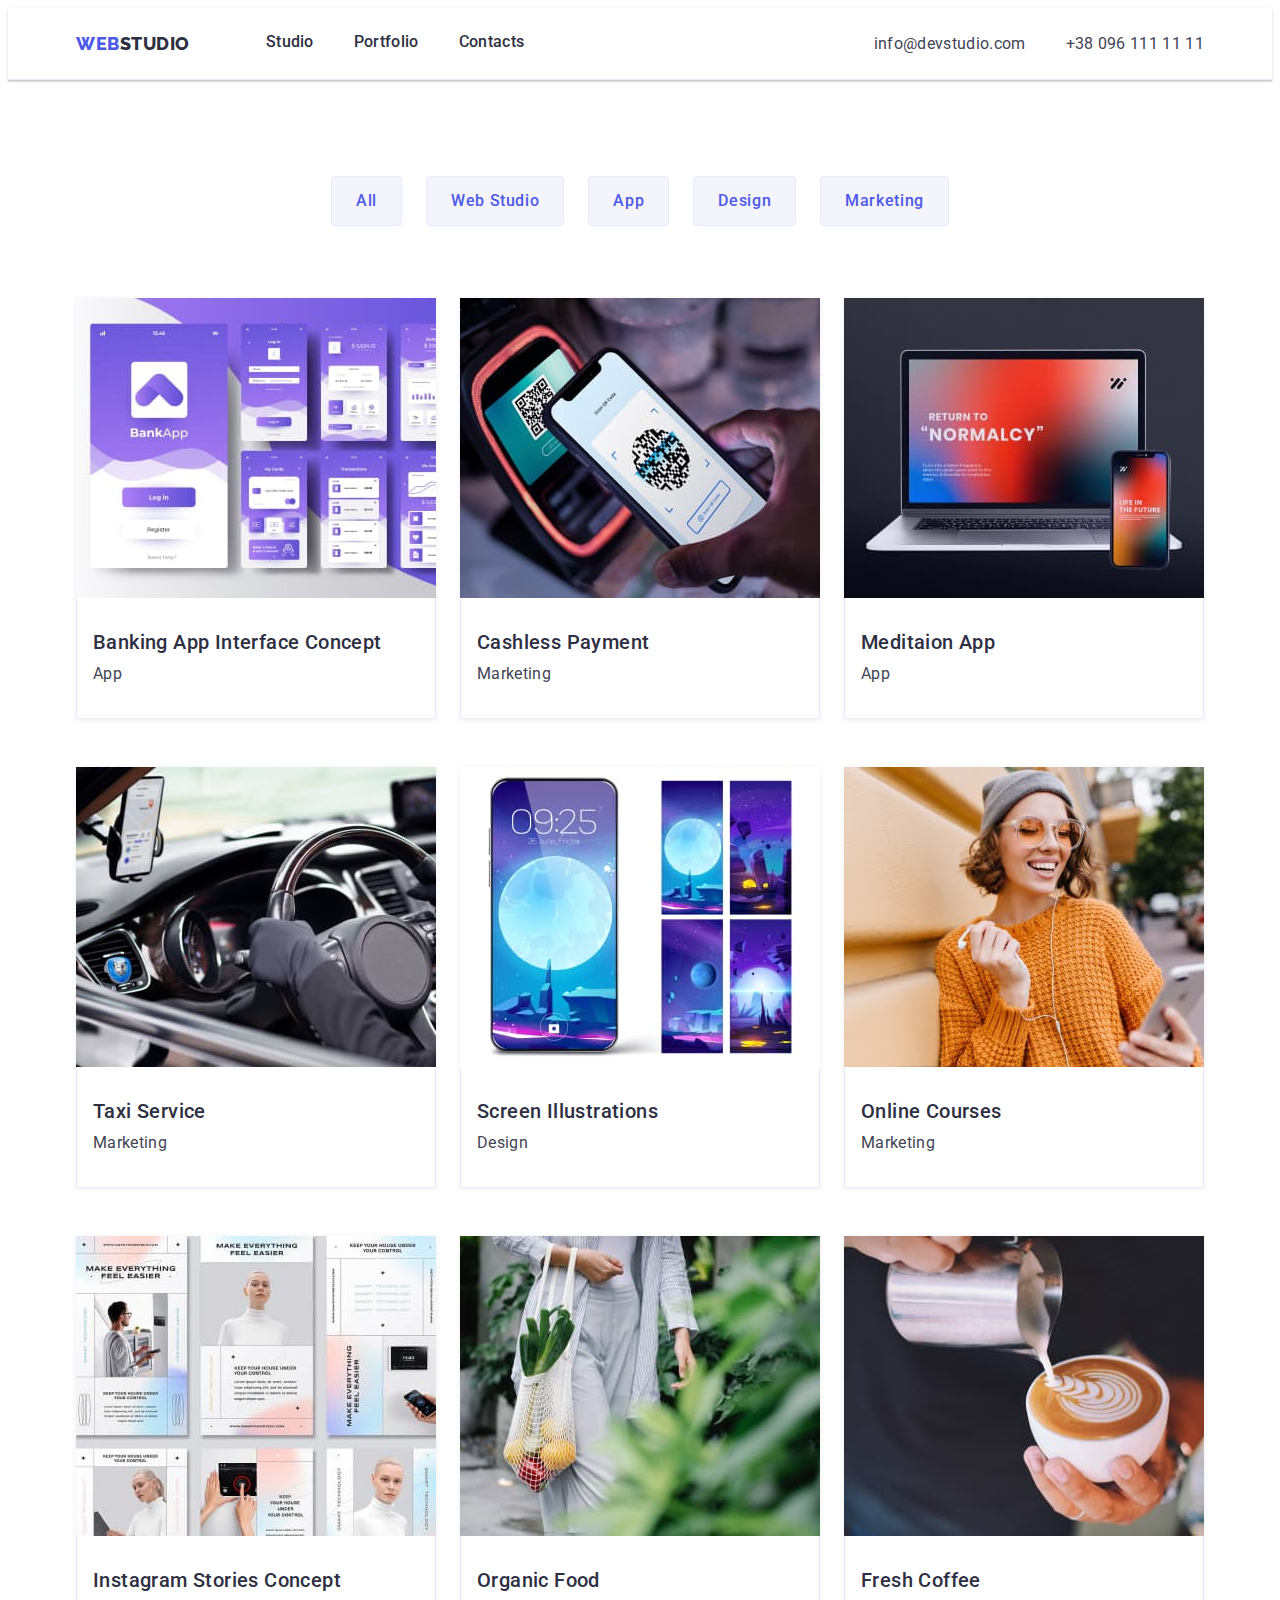
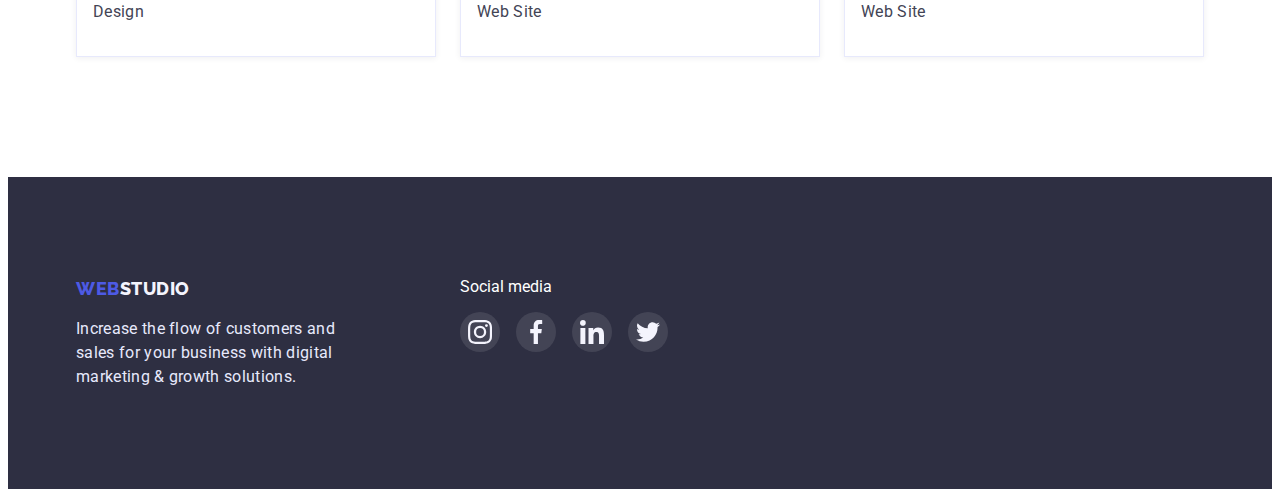
==== portfolio.html @ b54a5435 "Add files via upload" ====
<!DOCTYPE html>
<html lang="en">
<head>
    <meta charset="UTF-8">
    <meta name="viewport" content="width=device-width, initial-scale=1.0">
    <link href="https://fonts.googleapis.com/css2?family=Raleway:wght@800&family=Roboto:wght@400;500;700;900&display=swap" rel="stylesheet">
    <link rel="stylesheet" href="./css/styles.css">
    <title>Portfolio</title>
</head>
<body class = "page">
<!--header-->
  <header class="page-header">
    <div class="header-container container">
      <nav class="nav-class link">
        <a class ="logo link" href="index.html" >Web<span class="logo-studio-black">Studio</span></a>
        <ul class ="navigation list">
          <li class="site-nav-item">
            <a class="nav-link link" href="./index.html">Studio</a>
          </li>
          <li class="site-nav-item">
            <a class ="nav-link link" href="./portfolio.html">Portfolio</a>
          </li>
            
          <li class="site-nav-item">
            <a class ="nav-link link" href="#contacts">Contacts</a>
          </li>
        </ul>
      </nav>
      <!--header contacts-->
      <ul class="contacts-header list ">
        <li class="contact-item">
          <a class ="contact-link link" href="mailto:info@devstudio.com">info@devstudio.com</a>
        </li>
        <li class="contact-item">
          <a class ="contact-link link"  href="tel:+380961111111">+38 096 111 11 11</a>
              </li>
            </ul>
          </div>
      </header>
<main>
<section class="portfolio-section section">
  <div class = "container">
      <!--h1 hidden-->
  <h1 class="visually-hidden">What we do</h1>
  <ul class= "example-buttons list ">
    <li>
      <button class="button-portfolio" type="button" >All</button></li>
    
    <li>
      <button  class ="button-portfolio" type="button">Web Studio</button>
    </li>
    <li>
      <button  class ="button-portfolio" type="button">App</button>
    </li>
    <li>
      <button  class ="button-portfolio" type="button">Design</button>
    </li>
    <li>
      <button  class ="button-portfolio" type="button">Marketing</button>
        </li>
      </ul>
  <ul class= "example-gallery list">
    <li class="example-gallery-item">
      <a class="link-portfolio link" href="#">
        <img src="./images/portfolio/bank-app.jpg" width=360 height=300 alt="Bank app example">
        <div class="portfolio-wrapper">
          <h2 class="section-sub-title">Banking App Interface Concept</h2>
          <p class="example-text">App</p>
        </a>
        </div>
    </li>
    <li class="example-gallery-item">
      <a class="link-portfolio link" href="#">
        <img src="./images/portfolio/code.jpg" width=360 height=300 alt="QR code">
        <div class="portfolio-wrapper">
          <h2 class="section-sub-title">Cashless Payment</h2>
          <p class="example-text">Marketing</p>
        </a>
        </div>
      </li>
    <li class="example-gallery-item">
      <a class="link-portfolio link" href="#">
        <img src="./images/portfolio/return.jpg" width=360 height=300 alt="Meditation app">
        <div class="portfolio-wrapper">
          <h2 class="section-sub-title">Meditaion App</h2>
        <p class="example-text">App</p>
        </a> 
      </div>
        </li>
      
    </li>
    <li class="example-gallery-item">
      <a class="link-portfolio link" href="#">
        <img src="./images/portfolio/wheel.jpg" width=360 height=300 alt="Taxi Service">
        <div class="portfolio-wrapper">
          <h2 class="section-sub-title">Taxi Service</h2>
          <p class="example-text">Marketing</p>
        </a>
        </div>
        
    </li>
    <li class="example-gallery-item">
      <a class="link-portfolio link" href="#">
        <img src="./images/portfolio/screen.jpg" width=360 height=300 alt="Phone screen">
        <div class="portfolio-wrapper">
          <h2 class="section-sub-title">Screen Illustrations</h2>
          <p class="example-text">Design</p>
        </a>
        </div>
      </li>
    <li class="example-gallery-item">
      <a class="link-portfolio link" href="#">
        <img src="./images/portfolio/modern.jpg" width=360 height=300 alt="Women with earbuds">
        <div class="portfolio-wrapper">
          <h2 class="section-sub-title"><span lang="en">Online Courses</span></h2>
          <p class="example-text">Marketing</p>
          </a>
      </div>
      </li>

    <li class="example-gallery-item">
      <a class="link-portfolio link" href="#">
        <img src="./images/portfolio/feautures.jpg" width=360 height=300 alt="Instagram">
        <div class="portfolio-wrapper">
          <h2 class="section-sub-title">Instagram Stories Concept</h2>
          <p class="example-text">Design</p>
        </a>
        </div>
      </li>
    <li class="example-gallery-item">
      <a class="link-portfolio link" href="#">
        <img src="./images/portfolio/nature.jpg" width=370 height=294 alt="Food">
        <div class="portfolio-wrapper">
          <h2 class="section-sub-title">Organic Food</h2>
          <p class="example-text">Web Site</p>
        </a>
      </div>
      </li>
    <li class="example-gallery-item">
      <a class="link-portfolio link" href="#">
        <img src="./images/portfolio/coffee.jpg" width=370 height=294 alt="Coffee">
        <div class="portfolio-wrapper">
          <h2 class="section-sub-title">Fresh Coffee</h2>
        <p class="example-text">Web Site</p>
            </a>
          </div>
        </li>
      </ul>
    </div>
    </section>
</main>

<footer class="section-footer section">
  <div class="footer-container container">
      <div class="footer-about-logo">
          <a class="footer-logo link" href="index.html">Web<span class ="logo-studio-white">Studio</span></a>
              <p class="footer-description">Increase the flow of customers and sales for your business with digital marketing & growth solutions.</p>
              </div>
              <div class="socials-footer">
      <p class = "social-social">Social media</p>
      <ul class ="socials-footer-list list">
          <li class="socials-footer-items">
              <a class="socials-footer-link link"
                  href="https://www.instagram.com/"
                  aria-label="Instagram"
                  rel="noopener noreferrer"
                  target="_blank">
              
              <svg class="social-icon" width="24" height="24">
              <use href="./images/icons.svg#icon-instagram"></use>
                      </svg>
                  </a>
              </li>
              <li class="socials-footer-items">
                  <a class="socials-footer-link link"
                      href="https://www.facebook.com/"
                      aria-label="Facebook"
                      rel="noopener noreferrer"
                      target="_blank">

          <svg class="social-icon" width="24" height="24">
          <use href="./images/icons.svg#icon-facebook"></use>
                  </svg>
              </a>
          </li>
          <li class="socials-footer-items">
              <a class="socials-footer-link link"
                  href="https://www.linkedin.com/"
                  aria-label="Linkedin"
                  rel="noopener noreferrer"
                  target="_blank">
          <svg class="social-icon" width="24" height="24">
          <use href="./images/icons.svg#icon-linkedin--1"></use>
                      </svg>
                  </a>
          </li>
              <li class="socials-footer-items">
                  <a class="socials-footer-link link"
                      href="https://www.twitter.com/"
                      aria-label="Twitter"
                      rel="noopener noreferrer"
                      target="_blank">
          <svg class="social-icon" width="24" height="24">
          <use href="./images/icons.svg#icon-twitter"></use>
                                  </svg>
                              </a>
                          </li>
                      </ul>
                  </div>    
              </footer>
          </body>
      </html>
---- css/styles.css ----
html{
    box-sizing: border-box;
}
:root{
    --primary-font:'Roboto', sans-serif;
    --secondary-font: 'Raleway';
    --indent: 24px;
    --items1: 3;
    --items2: 4;
    --items3: 2;

}
*,
*::before,
*::after{
    box-sizing: inherit;
}

.visually-hidden{
    position: absolute;
    width: 1px;
    height: 1px;
    margin: -1px;
    border: 0;
    padding: 0;
    white-space: nowrap;
    clip-path: inset(100%);
    clip: rect(0 0 0 0);
    overflow: hidden;
}

h1,
h2,
h3,
h4,
h5,
h6,
p
{
    padding:0;
    margin:0;

}

ul{
    margin-top: 0;
    margin-bottom: 0;
    padding-left: 0;
}
img{
    display: block;
    max-width:100%;
    height:auto;
}
.container{
    width: 1158px;
    margin-left: auto;
    margin-right: auto;
    padding: 0 15px;
}
button{
    cursor: pointer;
    border:none;

}
.list{
    list-style: none;   
}
.link{
    text-decoration: none;
}
body{
    background-color: #FFFFFF;
    font-family: var( --primary-font);
}

.section{
    padding-top: 120px;
    padding-bottom: 120px;
}

.header-container{
    display: flex;
    align-items: center;
}
/*==================HEADER===============*/
.page-header{
    border-bottom: 1px solid #E7E9FC;
    box-shadow: 0px 2px 1px rgba(46, 47, 66, 0.08),
    0px 1px 1px rgba(46, 47, 66, 0.16), 0px 1px 6px rgba(46, 47, 66, 0.08);
}

.logo{
font-family: 'Raleway';   
font-size: 18px;
font-weight: 800;
line-height: 1.3;
display: flex;
letter-spacing: 0.03em;
text-transform: uppercase;
color: #4D5AE5;
margin-right: 76px;
padding: 24px 0;
text-decoration: none;;

}
.logo-studio-black{

color: 
#2E2F42;

}
.nav-class{
display: flex;
}
.navigation{
    display: flex;
    gap: 40px;  
}
.nav-link{
    font-family: var(--primary-font);
    font-weight: 500;
    color:  #2E2F42;
    font-size: 16px;
    line-height: 1.3;
    letter-spacing: 0.02em;
    padding-top: 24px;
    padding-bottom: 24px;
    display: block;

    
}
    .nav-link :hover,
    .nav-link :focus{
    color: #404BBF;
    }
.contacts-header{
    display: flex;
    gap: 40px;
    align-items: center;
    margin-left: auto;

}


    .contact-link{
    font-family: 'Roboto';
    font-weight: 400;
    color: #434455;
    font-size: 16px;
    line-height: 1.5;
    letter-spacing: 0.02em;
    padding-bottom:24px;
    padding-top: 24px;
}
.contact-link:hover, 
.contact-link:focus{ 
color: #404BBF;
}
.icons-container {
    height: 112px;
    display: flex;
    justify-content: center;
    align-items: center;
    background-color: var(--color-light);
    border-radius: 4px;
    margin-bottom: 8px;
}

/*==================/HEADER===============*/
/*==================HERO===============*/
.hero{
    background-color: #2E2F42;
    text-align: center;
    padding: 188px 0;
    background-image: linear-gradient(
        rgba(46, 47, 66, 0.7),
        rgba(46, 47, 66, 0.7)
    ),
    url(../images/people-ofice.jpg);
    background-repeat: no-repeat;
    background-size: cover;
    width: 1440px;
    margin: 0 auto;

    }
.main-title{
font-family: 'Roboto';
font-weight: 700;
font-size: 56px;
line-height: 1.07;
letter-spacing: 0.02em;
font-weight: 700;
color: #FFFFFF;
margin-bottom: 48px;

}

.hero-button{
    display: inline-block;
font-family: 'Roboto';
font-weight: 500;
font-size: 16px;
line-height: 1.5;
letter-spacing: 0.04em;
color: #FFFFFF;
background: #4D5AE5;
padding:16px 32px;
align-items: flex-start;
border-radius: 4px;

}
.hero-button:hover,
.hero-button:focus{
background: #404BBF;
color:#FFFFFF;
}

/*==================/HERO===============*/

/*==================Methods===============*/
.methods-section{
    padding-bottom:  0;

}
.methods-list{
    display:flex;
    gap: var(--indent);
    vertical-align: middle;
}
.methods-list-item{
    flex-basis: calc((100% -(var(--indent)* var(--items1)))/ var(--items2));
}

.methods{
font-family: var(--primary-font);
font-weight: 500;
font-size: 20px;
line-height: 1.2;
letter-spacing: 0.02em;
color:#2E2F42;
margin-bottom: 8px;
margin-top: 0;

}

.description{
font-family: var(--primary-font);
font-weight: 400;
font-size: 16px;
line-height: 1.5;
letter-spacing: 0.02em;
color: #434455;
margin-top: 0;
margin-bottom: 0;
}

/*==================/Methods===============*/
/*=================Gallery==================*/
.section-main{

    padding-bottom: 120px;
}
.subtitle{
    font-family: var(--primary-font);
    font-weight: 700;
    font-size: 36px;
    line-height: 1.1;
    letter-spacing: 0.02em;
    text-transform: capitalize;
    text-align: center;
    color: #2E2F42;
    margin-top: 0;
    margin-bottom: 72px;
    }
.gallery-list{
    display: flex;
    gap: 24px;
}
.icons-container{
height: 112px;
display: flex;
justify-content: center;
align-items: center;
background-color: var(--color-light);
border-radius: 4px;
margin-bottom: 8px;
color: #F4F4FD;
background: #F4F4FD;
border-radius: 4px;

}
.gallery-list-item{
    flex-basis: calc((100% - var(--indent) * var(--items3))) / var(--items1);
}

.gallery-top{
    padding-top: 0;

}
/*==================/Methods===============*/

/*==================Section===============*/
.section-team{
background: #F4F4FD; 
padding: 120px 0;
    }

.member-card{
    display: flex;
    vertical-align:  middle;
    gap: var(--indent);
}
.member-card-item{
background: #FFFFFF;
box-shadow: 0px 1px 6px rgba(46, 47, 66, 0.08), 
0px 1px 1px rgba(46, 47, 66, 0.16), 
0px 2px 1px rgba(46, 47, 66, 0.08);
border-radius: 0px 0px 4px 4px;
border: 0, 5px solid #f4f4fd;
flex-basis: calc((100% - (var(--indent) * var(--items1))) / var(--items2));
}

.member-wrapper{
padding: 32px 16px;
text-align: center;
}
.socials-list{
display: flex;
justify-content: center;
gap: 24px;
padding-top: 8px;
}
.socials-link{
display: flex;
align-items: center;
justify-content: center;
width: 40px;
height: 40px;
background-color: #4d5ae5;
border-radius: 50%;
    }
    .social-icon{
    fill: currentColor;
    height: 16px;
    }
    .socials-link:hover,
    .socials-link:focus {
        background-color: #404bbf;
    }
    .customers-list{
        display: flex;
        gap: 24px;
        margin-top: 72px;
    
    
    }
    .customers-link {
        display: flex;
        align-items: center;
        justify-content: center;
        width: 168px;
        height: 88px;
        border: 1px solid #8E8F99;
        border-radius: 4px;
        color:#8E8F99;
        fill:#404BBF;
    
    }
    .customers-link:hover,
    .customers-link:focus {
        border: 1px solid #404BBF;
        fill:currentColor;
    
    }
    .customers-icon{
        height: 56px;
        fill:currentColor;
    }
    .customers-icon:hover
    .customers-icon:focus{
        color:#404BBF;
        fill:#404BBF;

    }


/*==================PORTFOLIO===============*/
.portfolio-section{
    padding-top: 96px;
}

    .example-text{
        font-family: var(--primary-font);
        font-size: 16px;
        font-weight: 400;
        line-height: 1.5;
        letter-spacing: 0.02em;
        color: #434455; 
        margin-top:8px;
        }
        .section-sub-title{
            font-family: var(--primary-font);
            font-weight: 500;
            font-size: 20px;
            line-height: 1.2;
            letter-spacing: 0.02em;
            color: #2E2F42;
        }
.button-portfolio{
    font-family: 'Roboto';
    font-weight: 500;
    font-size: 16px;
    line-height: 1.5;
    letter-spacing: 0.04em;
    color: #4D5AE5;
    padding:12px 24px;
    border: 1px solid #E7E9FC;
    border-radius: 4px;
    background: #F4F4FD;
    
    }
    
    .button-portfolio :focus,
    .button-portfolio :hover{
    color: #404BBF;
    background: #f4f4fd;
    box-shadow: 0px 3px 1px rgba(0, 0, 0, 0.1), 0px 2px 1px rgba(0, 0, 0, 0.08),
    0px 2px 2px rgba(0, 0, 0, 0.12);
    }
    .example-buttons{
        display: flex;
        gap: 24px;
        margin-bottom: 72px;
        justify-content: center;
    }

.example-gallery{
    display: flex;
    flex-wrap:wrap;
    gap: 48px var(--indent);


}
.portfolio-wrapper{
    padding-top: 32px;
    padding-bottom: 32px;
    padding-left: 16px;
    border: 1px solid #E7E9FC;
    border-top: none;
}
.example-gallery-item{
    flex-basis: calc((100% - (var(--indent) * var(--items3))) / var(--items1));
    box-shadow: 0px 1px 6px rgba(46, 47, 66, 0.08);
}
.link-portfolio{
    text-decoration:none;
    color:currentColor;

}
.link-portfolio:hover,
.link-portfolio:focus{
    box-shadow: 0px 1px 6px rgba(46, 47, 66, 0.08),
    0px 1px 1px rgba(46, 47, 66, 0.16), 0px 2px 1px rgba(46, 47, 66, 0.08);
    display: block;
}
/*=footer-container=================FOOTER===============*/


.section-footer{

background: #2E2F42;
padding:100px 0;
}
.footer-container{
    display: flex;
    gap:120px;
    
}
.footer-logo{
font-family: "Raleway";
font-weight: 800;
font-size: 18px;
line-height: 1.3;
letter-spacing: 0.03em;
text-transform: uppercase;
color: #4D5AE5;
text-decoration: none;

}
.logo-studio-black{
color: 
#2E2F42;
}
.footer-description{
font-family: var(--primary-font);
font-weight: 400;
font-size: 16px;
line-height: 1.5;
letter-spacing: 0.02em;
color: #E7E9FC;
display: block;
width: 264px;
margin-top:16px;
}
.logo-studio-white{
color: #F4F4FD;
}

.socials-footer{

    color:white;

}


.socials-footer-list{
    display: flex;
    gap: 16px;
    align-items: center;
    margin-top: 16px;

}
.socials-footer-link{
    display: flex;
    justify-content: center;
    align-items: center;
    width: 40px;
    height: 40px;
    border-radius: 50%;
    background: rgba(255, 255, 255, 0.1);
}
.social-icon{

    fill:currentColor;
    width: 24px;
    height: 24px;

}
.socials-footer-link:hover,
.socials-footer-link focus {
    background-color: #31d0aa;

}

/*=================/FOOTER===============*/
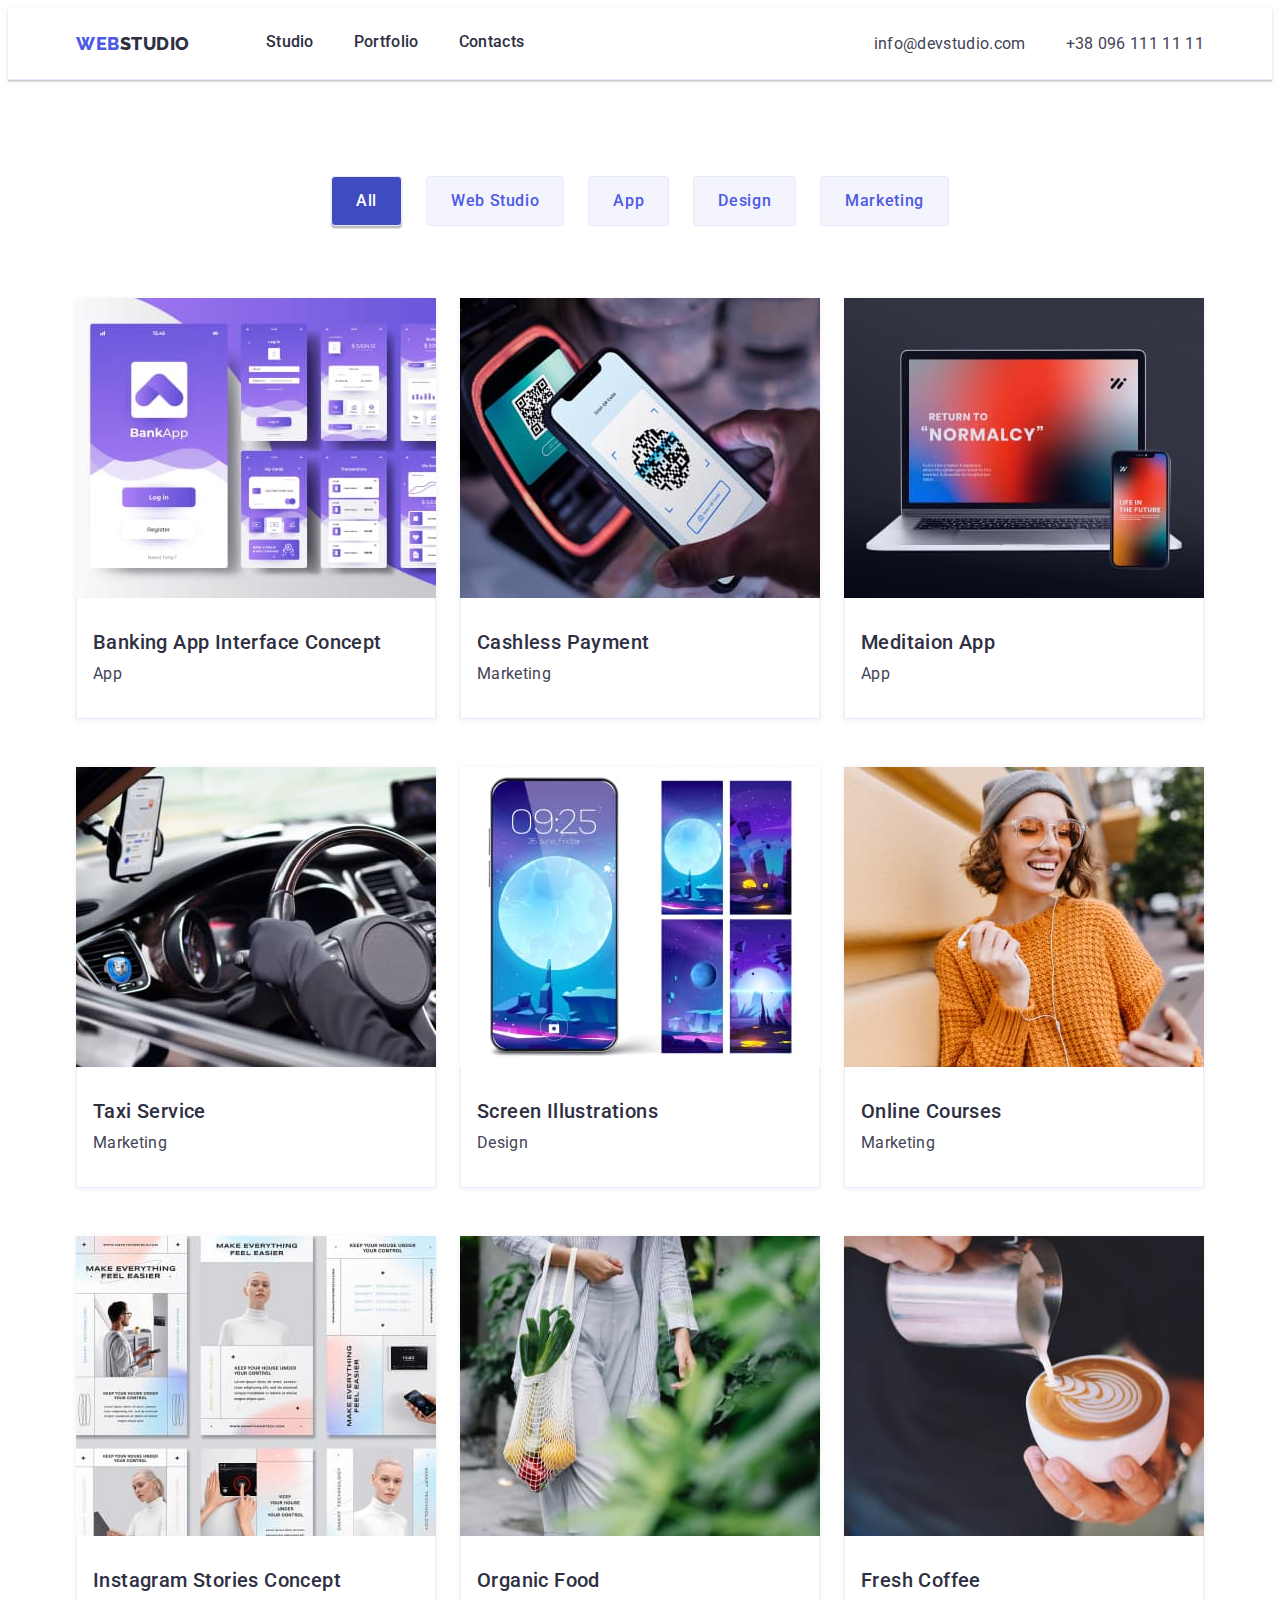
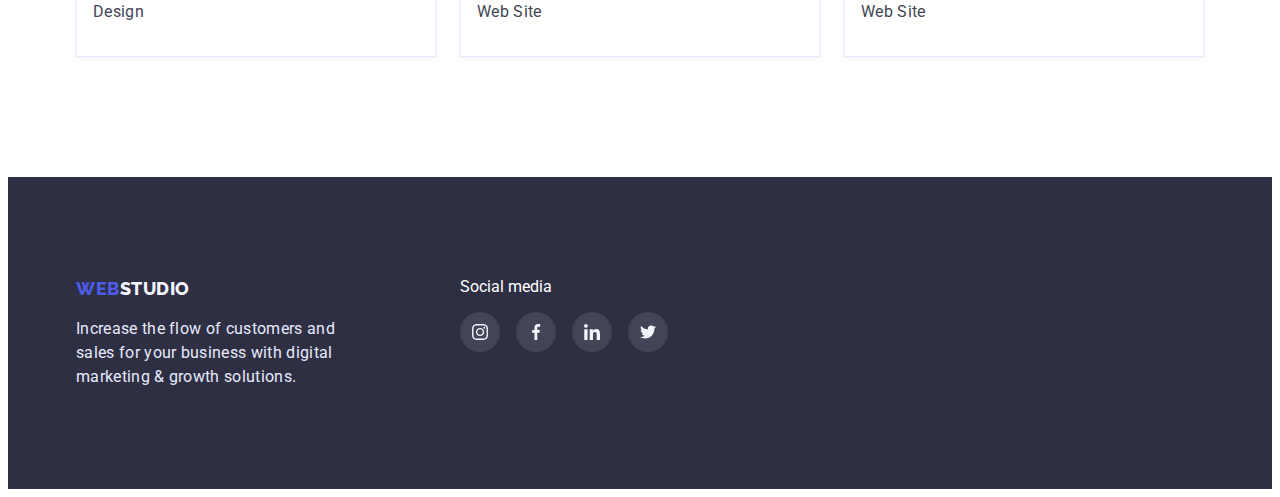
==== commit cdd581fe: "Add files via upload" ====
--- a/portfolio.html
+++ b/portfolio.html
@@ -44,7 +44,7 @@
   <h1 class="visually-hidden">What we do</h1>
   <ul class= "example-buttons list ">
     <li>
-      <button class="button-portfolio" type="button" >All</button></li>
+      <button class="button-portfolio-all" type="button" >All</button></li>
     
     <li>
       <button  class ="button-portfolio" type="button">Web Studio</button>
@@ -62,94 +62,145 @@
   <ul class= "example-gallery list">
     <li class="example-gallery-item">
       <a class="link-portfolio link" href="#">
-        <img src="./images/portfolio/bank-app.jpg" width=360 height=300 alt="Bank app example">
+        <div class="project-thumb">
+          <img src="./images/portfolio/bank-app.jpg" width=360 height=300 alt="Bank app example">
+          <p class = "overlay-card">14 Stylish and User-Friendly App Design Concepts · Task
+            Manager App · Calorie Tracker App · Exotic Fruit Ecommerce
+            App · Cloud Storage App
+          </p>
+        </div>
         <div class="portfolio-wrapper">
           <h2 class="section-sub-title">Banking App Interface Concept</h2>
           <p class="example-text">App</p>
-        </a>
-        </div>
-    </li>
-    <li class="example-gallery-item">
-      <a class="link-portfolio link" href="#">
-        <img src="./images/portfolio/code.jpg" width=360 height=300 alt="QR code">
-        <div class="portfolio-wrapper">
+        </div>
+      </a>
+    </li>
+    <li class="example-gallery-item">
+      <a class="link-portfolio link" href="#">
+        <div class="project-thumb">
+          <img src="./images/portfolio/code.jpg" width=360 height=300 alt="QR code">
+          <p class = "overlay-card">14 Stylish and User-Friendly App Design Concepts · Task
+            Manager App · Calorie Tracker App · Exotic Fruit Ecommerce
+            App · Cloud Storage App
+          </p>
+        </div>
+    <div class="portfolio-wrapper">
           <h2 class="section-sub-title">Cashless Payment</h2>
           <p class="example-text">Marketing</p>
-        </a>
-        </div>
-      </li>
-    <li class="example-gallery-item">
-      <a class="link-portfolio link" href="#">
-        <img src="./images/portfolio/return.jpg" width=360 height=300 alt="Meditation app">
+        </div>
+      </a>
+    </li>
+    <li class="example-gallery-item">
+      <a class="link-portfolio link" href="#">
+        <div class="project-thumb">
+          <img src="./images/portfolio/return.jpg" width=360 height=300 alt="Meditation app">
+        <p class = "overlay-card">14 Stylish and User-Friendly App Design Concepts · Task
+            Manager App · Calorie Tracker App · Exotic Fruit Ecommerce
+            App · Cloud Storage App
+              </p>
+            </div>
         <div class="portfolio-wrapper">
           <h2 class="section-sub-title">Meditaion App</h2>
         <p class="example-text">App</p>
-        </a> 
       </div>
-        </li>
-      
-    </li>
-    <li class="example-gallery-item">
-      <a class="link-portfolio link" href="#">
-        <img src="./images/portfolio/wheel.jpg" width=360 height=300 alt="Taxi Service">
+    </a>
+  </li>
+    <li class="example-gallery-item">
+      <a class="link-portfolio link" href="#">
+        <div class="project-thumb">
+          <img src="./images/portfolio/wheel.jpg" width=360 height=300 alt="Taxi Service">
+        <p class = "overlay-card">14 Stylish and User-Friendly App Design Concepts · Task
+            Manager App · Calorie Tracker App · Exotic Fruit Ecommerce
+            App · Cloud Storage App
+              </p>
+          </div>
         <div class="portfolio-wrapper">
           <h2 class="section-sub-title">Taxi Service</h2>
           <p class="example-text">Marketing</p>
-        </a>
-        </div>
-        
-    </li>
-    <li class="example-gallery-item">
-      <a class="link-portfolio link" href="#">
-        <img src="./images/portfolio/screen.jpg" width=360 height=300 alt="Phone screen">
+        </div>
+      </a>
+    </li>
+    <li class="example-gallery-item">
+      <a class="link-portfolio link" href="#">
+    <div class="project-thumb">
+      <img src="./images/portfolio/screen.jpg" width=360 height=300 alt="Phone screen">
+        <p class = "overlay-card">14 Stylish and User-Friendly App Design Concepts · Task
+            Manager App · Calorie Tracker App · Exotic Fruit Ecommerce
+            App · Cloud Storage App
+              </p>
+            </div>
         <div class="portfolio-wrapper">
           <h2 class="section-sub-title">Screen Illustrations</h2>
           <p class="example-text">Design</p>
-        </a>
-        </div>
-      </li>
-    <li class="example-gallery-item">
-      <a class="link-portfolio link" href="#">
-        <img src="./images/portfolio/modern.jpg" width=360 height=300 alt="Women with earbuds">
-        <div class="portfolio-wrapper">
+        </div>
+      </a>
+    </li>
+    <li class="example-gallery-item">
+      <a class="link-portfolio link" href="#">
+        <div class="project-thumb">
+          <img src="./images/portfolio/modern.jpg" width=360 height=300 alt="Women with earbuds">
+        <p class = "overlay-card">14 Stylish and User-Friendly App Design Concepts · Task
+            Manager App · Calorie Tracker App · Exotic Fruit Ecommerce
+            App · Cloud Storage App
+              </p>
+            </div>
+          <div class="portfolio-wrapper">
           <h2 class="section-sub-title"><span lang="en">Online Courses</span></h2>
           <p class="example-text">Marketing</p>
-          </a>
-      </div>
-      </li>
-
-    <li class="example-gallery-item">
-      <a class="link-portfolio link" href="#">
-        <img src="./images/portfolio/feautures.jpg" width=360 height=300 alt="Instagram">
+        </div>
+      </a>
+    </li>
+<li class="example-gallery-item">
+      <a class="link-portfolio link" href="#">
+        <div class="project-thumb">
+          <img src="./images/portfolio/feautures.jpg" width=360 height=300 alt="Instagram">
+        <p class = "overlay-card">14 Stylish and User-Friendly App Design Concepts · Task
+          Manager App · Calorie Tracker App · Exotic Fruit Ecommerce
+          App · Cloud Storage App
+            </p>
+          </div>
         <div class="portfolio-wrapper">
           <h2 class="section-sub-title">Instagram Stories Concept</h2>
           <p class="example-text">Design</p>
-        </a>
-        </div>
-      </li>
-    <li class="example-gallery-item">
-      <a class="link-portfolio link" href="#">
-        <img src="./images/portfolio/nature.jpg" width=370 height=294 alt="Food">
+        </div>
+      </a>
+    </li>
+    <li class="example-gallery-item">
+      <a class="link-portfolio link" href="#">
+        <div class="project-thumb">
+          <img src="./images/portfolio/nature.jpg" width=370 height=294 alt="Food">
+        <p class = "overlay-card">14 Stylish and User-Friendly App Design Concepts · Task
+            Manager App · Calorie Tracker App · Exotic Fruit Ecommerce
+            App · Cloud Storage App
+              </p>
+          </div>
         <div class="portfolio-wrapper">
           <h2 class="section-sub-title">Organic Food</h2>
           <p class="example-text">Web Site</p>
-        </a>
-      </div>
-      </li>
-    <li class="example-gallery-item">
-      <a class="link-portfolio link" href="#">
-        <img src="./images/portfolio/coffee.jpg" width=370 height=294 alt="Coffee">
-        <div class="portfolio-wrapper">
+        </div>
+      </a>
+    </li>
+    <li class="example-gallery-item">
+      <a class="link-portfolio link" href="#">
+        <div class="project-thumb">
+          <img src="./images/portfolio/coffee.jpg" width=370 height=294 alt="Coffee">
+          <p class = "overlay-card">14 Stylish and User-Friendly App Design Concepts · Task
+              Manager App · Calorie Tracker App · Exotic Fruit Ecommerce
+              App · Cloud Storage App
+            </p>
+          </div>
+      <div class="portfolio-wrapper">
           <h2 class="section-sub-title">Fresh Coffee</h2>
         <p class="example-text">Web Site</p>
-            </a>
-          </div>
-        </li>
+      </div>
+    </a>
+  </li>
       </ul>
     </div>
     </section>
 </main>
 
+<!-------------------------------footer section ------------------->
 <footer class="section-footer section">
   <div class="footer-container container">
       <div class="footer-about-logo">
--- a/css/styles.css
+++ b/css/styles.css
@@ -347,6 +347,7 @@
     .socials-link:hover,
     .socials-link:focus {
         background-color: #404bbf;
+        fill: currentColor;
     }
     .customers-list{
         display: flex;
@@ -364,23 +365,22 @@
         border: 1px solid #8E8F99;
         border-radius: 4px;
         color:#8E8F99;
-        fill:#404BBF;
+        
     
     }
     .customers-link:hover,
     .customers-link:focus {
         border: 1px solid #404BBF;
-        fill:currentColor;
+        color:#404BBF;
     
     }
     .customers-icon{
-        height: 56px;
         fill:currentColor;
     }
     .customers-icon:hover
     .customers-icon:focus{
         color:#404BBF;
-        fill:#404BBF;
+        border:1px solid #404BBF;
 
     }
 
@@ -418,6 +418,9 @@
     border: 1px solid #E7E9FC;
     border-radius: 4px;
     background: #F4F4FD;
+    transition-property: background-color, color, box-shadow;
+    transition-duration: 250ms;
+    transition-timing-function: cubic-bezier(0.4, 0, 0.2, 1);
     
     }
     
@@ -428,6 +431,25 @@
     box-shadow: 0px 3px 1px rgba(0, 0, 0, 0.1), 0px 2px 1px rgba(0, 0, 0, 0.08),
     0px 2px 2px rgba(0, 0, 0, 0.12);
     }
+    .button-portfolio-all{
+        font-family: 'Roboto';
+        font-weight: 500;
+        font-size: 16px;
+        line-height: 1.5;
+        letter-spacing: 0.04em;
+        color: #FFFFFF;
+        padding:12px 24px;
+        border: 1px solid #E7E9FC;
+        border-radius: 4px;
+        background: #404BBF;
+        box-shadow: 0px 3px 1px rgba(0, 0, 0, 0.1), 0px 2px 1px rgba(0, 0, 0, 0.08), 0px 2px 2px rgba(0, 0, 0, 0.12);
+        border-radius: 4px;
+    }
+    .button-portfolio-all:hover
+    .button-portfolio-all:focus{
+        color:#404BBF;
+    }
+    
     .example-buttons{
         display: flex;
         gap: 24px;
@@ -456,14 +478,44 @@
 .link-portfolio{
     text-decoration:none;
     color:currentColor;
+    display: block;
 
 }
 .link-portfolio:hover,
 .link-portfolio:focus{
     box-shadow: 0px 1px 6px rgba(46, 47, 66, 0.08),
     0px 1px 1px rgba(46, 47, 66, 0.16), 0px 2px 1px rgba(46, 47, 66, 0.08);
-    display: block;
-}
+
+}
+.project-thumb{
+    position: relative;
+    overflow: hidden;
+}
+
+.overlay-card{
+    position: absolute;
+    width: 100%;
+    height: 100%;
+    left: 0px;
+    top: 0px;
+    background: #4D5AE5;
+    color:#F4F4FD;
+    line-height: 1.5;
+    font-size: 16px;
+    letter-spacing: 0.02em;
+    transform: translate(0, 100%);
+    padding-left: 32px;
+    padding-top: 40px;
+    transition-property: transform;
+    transition-duration: 250ms;
+    transition-timing-function: cubic-bezier(0.4, 0, 0.2, 1);
+
+}
+.link-portfolio:hover .overlay-card,
+.link-portfolio:focus .overlay-card{
+    transform: translate(0, 0);
+}
+
 /*=footer-container=================FOOTER===============*/
 
 
@@ -519,6 +571,7 @@
     gap: 16px;
     align-items: center;
     margin-top: 16px;
+    justify-content: center;
 
 }
 .socials-footer-link{
@@ -533,8 +586,7 @@
 .social-icon{
 
     fill:currentColor;
-    width: 24px;
-    height: 24px;
+    
 
 }
 .socials-footer-link:hover,
@@ -542,5 +594,74 @@
     background-color: #31d0aa;
 
 }
+.social-icon-footer{
+    fill:currentColor;
+    height:24px;  
+}
 
 /*=================/FOOTER===============*/
+
+/*==========modal===========*/
+.backdrop{
+    position: fixed;
+    top:0;
+    left: 0;
+    width: 100%;
+    height: 100%;
+    background-color: rgba(46, 47, 66, 0.4);
+    opacity:1;
+    transition-property: opacity,visibility;
+    transition-duration: 250ms;
+    transition-timing-function:cubic-bezier (0.4, 0, 0.2, 1);
+}
+.modal{
+position: absolute;
+top: 50%;
+left: 50%;
+transform: translate(-50%, -50%);
+background:#FCFCFC;
+width: 408px;
+height: 576px;
+border-radius: 4px;
+box-shadow: 0px 1px 1px rgba(0, 0, 0, 0.14), 0px 1px 3px rgba(0, 0, 0, 0.12),
+    0px 2px 1px rgba(0, 0, 0, 0.2);
+transform: translate(-50%, -50%) scale(1);
+transition-property: transform;
+transition-duration: 250ms;
+transition-timing-function: cubic-bezier(0.4, 0, 0.2, 1);
+}
+
+.backdrop.js-hidden{
+    opacity: 0;
+    pointer-events: none;
+    visibility: hidden;
+}
+.backdrop .js-hidden .modal{
+    transform:translate(-50%, -50%);
+    background-color: #fcfcfc;
+    width:408px;
+    height: 576px;
+    border-radius: 4px;
+    box-shadow: 0px 1px 1px rgba(0, 0, 0, 0.14), 0px 1px 3px rgba(0, 0, 0, 0.12),
+    0px 2px 1px rgba(0, 0, 0, 0.2);
+    transform: translate(-50%, -50%) scale(1);
+    transition-property: transform;
+    transition-duration: 250ms;
+    transition-timing-function: cubic-bezier(0.4, 0, 0.2, 1);
+}
+.modal-button{
+
+    display: flex;
+    align-items: center;
+    justify-content: center;
+    position: absolute;
+    padding: 0;
+    top: 10px;
+    right: 10px;
+    width: 24px;
+    height: 24px;
+    background-color: var(--modal-button);
+    border: 1px solid rgba(0, 0, 0, 0.1);
+    border-radius: 50%;
+}
+
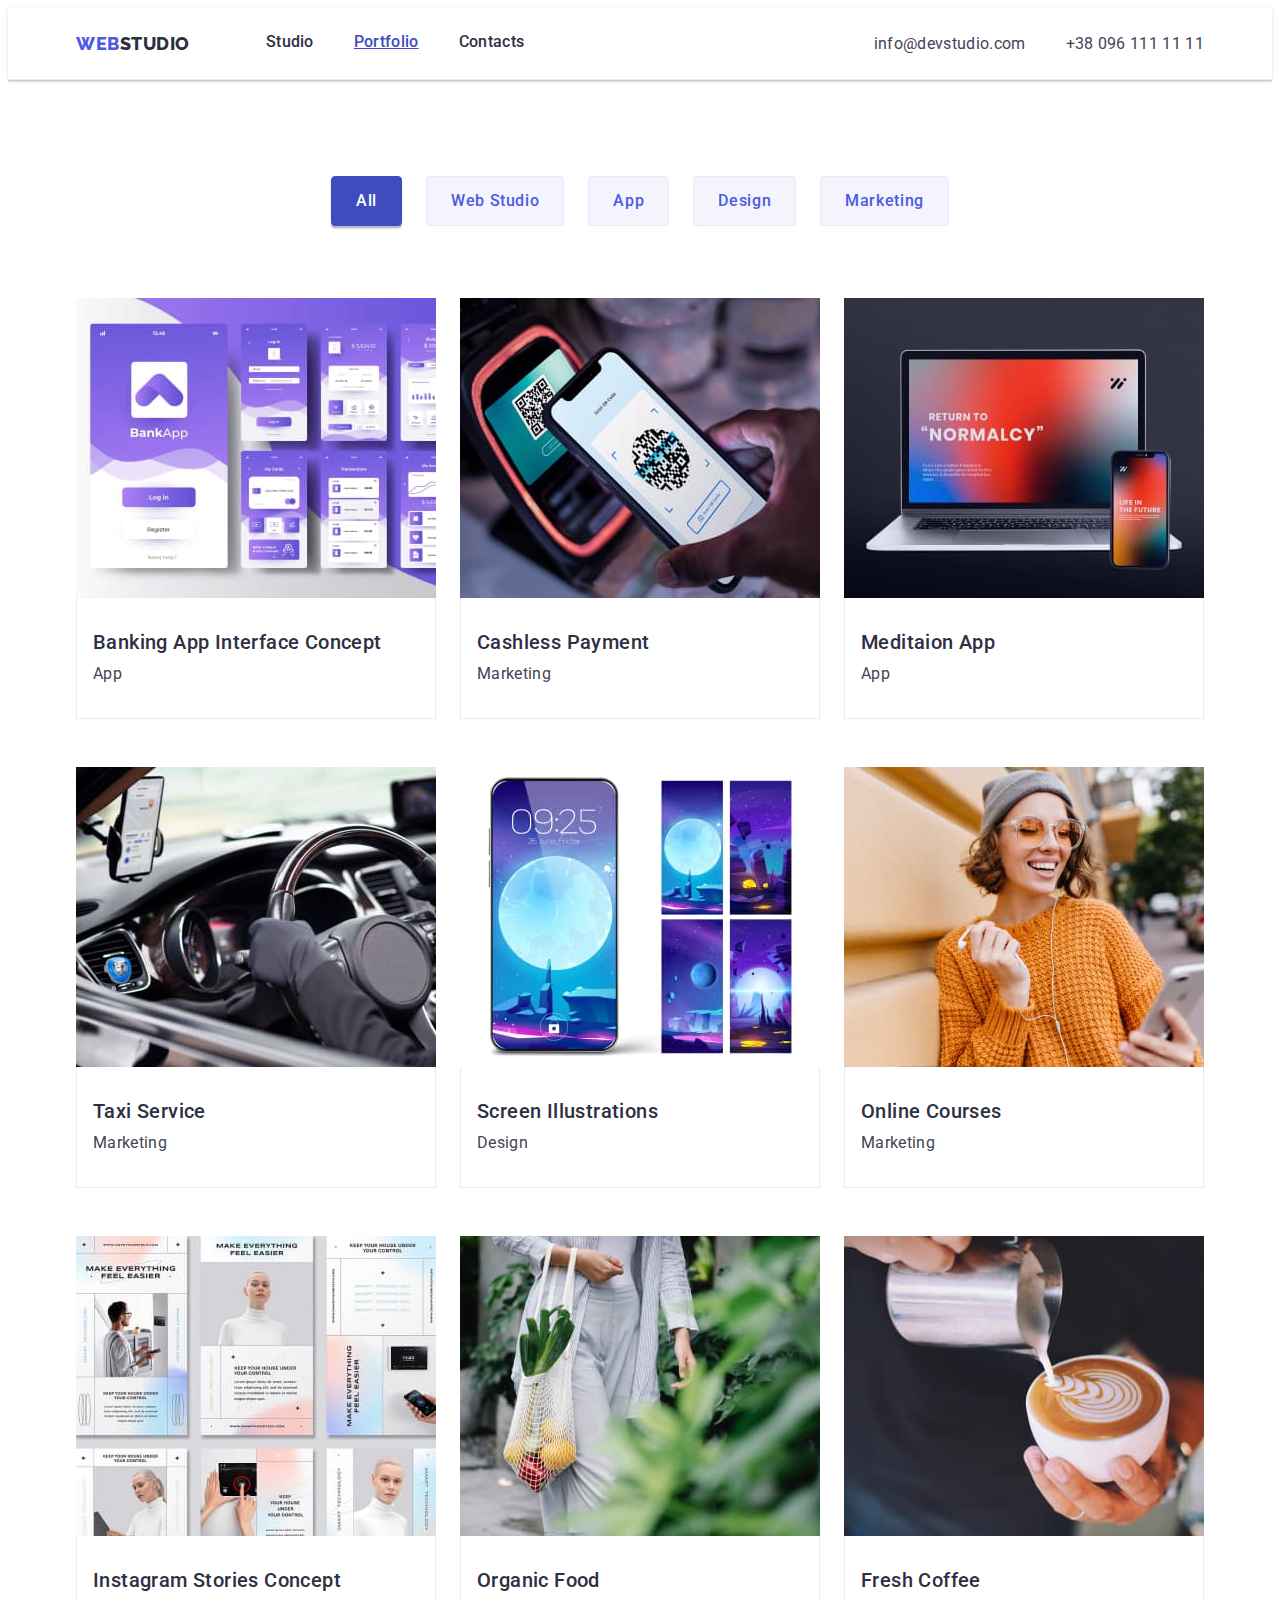
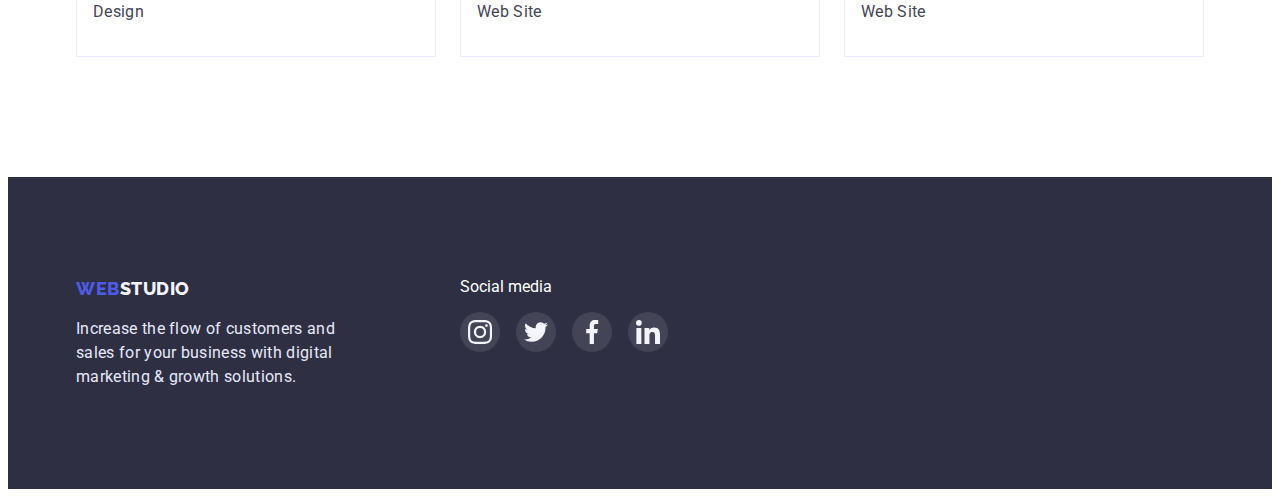
==== commit aeeef5cf: "Add files via upload" ====
--- a/portfolio.html
+++ b/portfolio.html
@@ -18,7 +18,7 @@
             <a class="nav-link link" href="./index.html">Studio</a>
           </li>
           <li class="site-nav-item">
-            <a class ="nav-link link" href="./portfolio.html">Portfolio</a>
+            <a class ="nav-link link-portfolio-link" href="./portfolio.html">Portfolio</a>
           </li>
             
           <li class="site-nav-item">
@@ -217,11 +217,24 @@
                   rel="noopener noreferrer"
                   target="_blank">
               
-              <svg class="social-icon" width="24" height="24">
+              <svg class="social-icon-footer" width="40" height="40">
               <use href="./images/icons.svg#icon-instagram"></use>
                       </svg>
                   </a>
               </li>
+
+              <li class="socials-footer-items">
+                <a class="socials-footer-link link"
+                    href="https://www.twitter.com/"
+                    aria-label="Twitter"
+                    rel="noopener noreferrer"
+                    target="_blank">
+        <svg class="social-icon-footer" width="40" height="40">
+        <use href="./images/icons.svg#icon-twitter"></use>
+      </svg>
+    </a>
+</li>
+
               <li class="socials-footer-items">
                   <a class="socials-footer-link link"
                       href="https://www.facebook.com/"
@@ -229,7 +242,7 @@
                       rel="noopener noreferrer"
                       target="_blank">
 
-          <svg class="social-icon" width="24" height="24">
+          <svg class="social-icon-footer" width="40" height="40">
           <use href="./images/icons.svg#icon-facebook"></use>
                   </svg>
               </a>
@@ -240,19 +253,8 @@
                   aria-label="Linkedin"
                   rel="noopener noreferrer"
                   target="_blank">
-          <svg class="social-icon" width="24" height="24">
+          <svg class="social-icon-footer" width="40" height="40">
           <use href="./images/icons.svg#icon-linkedin--1"></use>
-                      </svg>
-                  </a>
-          </li>
-              <li class="socials-footer-items">
-                  <a class="socials-footer-link link"
-                      href="https://www.twitter.com/"
-                      aria-label="Twitter"
-                      rel="noopener noreferrer"
-                      target="_blank">
-          <svg class="social-icon" width="24" height="24">
-          <use href="./images/icons.svg#icon-twitter"></use>
                                   </svg>
                               </a>
                           </li>
--- a/css/styles.css
+++ b/css/styles.css
@@ -1,32 +1,31 @@
 html{
-    box-sizing: border-box;
+box-sizing: border-box;
 }
 :root{
-    --primary-font:'Roboto', sans-serif;
-    --secondary-font: 'Raleway';
-    --indent: 24px;
-    --items1: 3;
-    --items2: 4;
-    --items3: 2;
-
+--primary-font:'Roboto', sans-serif;
+--secondary-font: 'Raleway';
+--indent: 24px;
+--items1: 3;
+--items2: 4;
+--items3: 2;
 }
 *,
 *::before,
 *::after{
-    box-sizing: inherit;
+box-sizing: inherit;
 }
 
 .visually-hidden{
-    position: absolute;
-    width: 1px;
-    height: 1px;
-    margin: -1px;
-    border: 0;
-    padding: 0;
-    white-space: nowrap;
-    clip-path: inset(100%);
-    clip: rect(0 0 0 0);
-    overflow: hidden;
+position: absolute;
+width: 1px;
+height: 1px;
+margin: -1px;
+border: 0;
+padding: 0;
+white-space: nowrap;
+clip-path: inset(100%);
+clip: rect(0 0 0 0);
+overflow: hidden;
 }
 
 h1,
@@ -37,57 +36,57 @@
 h6,
 p
 {
-    padding:0;
-    margin:0;
+padding:0;
+margin:0;
 
 }
 
 ul{
-    margin-top: 0;
-    margin-bottom: 0;
-    padding-left: 0;
+margin-top: 0;
+margin-bottom: 0;
+padding-left: 0;
 }
 img{
-    display: block;
-    max-width:100%;
-    height:auto;
+display: block;
+max-width:100%;
+height:auto;
 }
 .container{
-    width: 1158px;
-    margin-left: auto;
-    margin-right: auto;
-    padding: 0 15px;
+max-width: 1158px;
+margin-left: auto;
+margin-right: auto;
+padding: 0 15px;
 }
 button{
-    cursor: pointer;
-    border:none;
+cursor: pointer;
+border:none;
 
 }
 .list{
-    list-style: none;   
+list-style: none;   
 }
 .link{
-    text-decoration: none;
+text-decoration: none;
 }
 body{
-    background-color: #FFFFFF;
-    font-family: var( --primary-font);
+background-color: #FFFFFF;
+font-family: var( --primary-font);
 }
 
 .section{
-    padding-top: 120px;
-    padding-bottom: 120px;
+padding-top: 120px;
+padding-bottom: 120px;
 }
 
 .header-container{
-    display: flex;
-    align-items: center;
+display: flex;
+align-items: center;
 }
 /*==================HEADER===============*/
 .page-header{
-    border-bottom: 1px solid #E7E9FC;
-    box-shadow: 0px 2px 1px rgba(46, 47, 66, 0.08),
-    0px 1px 1px rgba(46, 47, 66, 0.16), 0px 1px 6px rgba(46, 47, 66, 0.08);
+border-bottom: 1px solid #E7E9FC;
+box-shadow: 0px 2px 1px rgba(46, 47, 66, 0.08),
+0px 1px 1px rgba(46, 47, 66, 0.16), 0px 1px 6px rgba(46, 47, 66, 0.08);
 }
 
 .logo{
@@ -110,80 +109,99 @@
 #2E2F42;
 
 }
+.navigation list{
+display: block;
+}
+.site-nav-item{
+position: relative;
+
+}
+.site-nav-item::after{
+content:"";
+display: block;
+height: 4;
+width: 100%;
+border-radius: 4px;
+background-color:#404BBF;
+position: absolute;
+bottom: -29px;
+
+}
 .nav-class{
 display: flex;
 }
 .navigation{
-    display: flex;
-    gap: 40px;  
+display: flex;
+gap: 40px;  
 }
 .nav-link{
-    font-family: var(--primary-font);
-    font-weight: 500;
-    color:  #2E2F42;
-    font-size: 16px;
-    line-height: 1.3;
-    letter-spacing: 0.02em;
-    padding-top: 24px;
-    padding-bottom: 24px;
-    display: block;
-
-    
-}
-    .nav-link :hover,
-    .nav-link :focus{
-    color: #404BBF;
-    }
+font-family: var(--primary-font);
+font-weight: 500;
+color:  #2E2F42;
+font-size: 16px;
+line-height: 1.3;
+letter-spacing: 0.02em;
+padding-top: 24px;
+padding-bottom: 24px;
+display: block;
+transition-property: color;
+transition: 250ms cubic-bezier(0.4, 0, 0.2, 1);
+}
+.nav-link:hover, 
+.nav-link:focus{
+color: #404BBF; 
+} 
+
 .contacts-header{
-    display: flex;
-    gap: 40px;
-    align-items: center;
-    margin-left: auto;
-
-}
-
-
-    .contact-link{
-    font-family: 'Roboto';
-    font-weight: 400;
-    color: #434455;
-    font-size: 16px;
-    line-height: 1.5;
-    letter-spacing: 0.02em;
-    padding-bottom:24px;
-    padding-top: 24px;
+display: flex;
+gap: 40px;
+align-items: center;
+margin-left: auto;
+}
+
+
+.contact-link {
+font-family: 'Roboto';
+font-weight: 400;
+color: #434455;
+font-size: 16px;
+line-height: 1.5;
+letter-spacing: 0.02em;
+padding-bottom:24px;
+padding-top: 24px;
+transition-property: color;
+transition: 250ms cubic-bezier(0.4, 0, 0.2, 1);
 }
 .contact-link:hover, 
 .contact-link:focus{ 
 color: #404BBF;
 }
 .icons-container {
-    height: 112px;
-    display: flex;
-    justify-content: center;
-    align-items: center;
-    background-color: var(--color-light);
-    border-radius: 4px;
-    margin-bottom: 8px;
+height: 112px;
+display: flex;
+justify-content: center;
+align-items: center;
+background-color: var(--color-light);
+border-radius: 4px;
+margin-bottom: 8px;
 }
 
 /*==================/HEADER===============*/
 /*==================HERO===============*/
 .hero{
-    background-color: #2E2F42;
-    text-align: center;
-    padding: 188px 0;
-    background-image: linear-gradient(
-        rgba(46, 47, 66, 0.7),
-        rgba(46, 47, 66, 0.7)
+background-color: #2E2F42;
+text-align: center;
+padding: 188px 0;
+background-image: linear-gradient(
+    rgba(46, 47, 66, 0.7),
+    rgba(46, 47, 66, 0.7)
     ),
     url(../images/people-ofice.jpg);
-    background-repeat: no-repeat;
-    background-size: cover;
-    width: 1440px;
-    margin: 0 auto;
-
-    }
+background-repeat: no-repeat;
+background-size: cover;
+width: 1440px;
+margin: 0 auto;
+}
 .main-title{
 font-family: 'Roboto';
 font-weight: 700;
@@ -197,7 +215,7 @@
 }
 
 .hero-button{
-    display: inline-block;
+display: inline-block;
 font-family: 'Roboto';
 font-weight: 500;
 font-size: 16px;
@@ -208,7 +226,10 @@
 padding:16px 32px;
 align-items: flex-start;
 border-radius: 4px;
-
+box-shadow: 0px 4px 4px rgba(0, 0, 0, 0.15);
+border-radius: 4px;
+transition-property: background-color;
+transition: 250ms cubic-bezier(0.4, 0, 0.2, 1);
 }
 .hero-button:hover,
 .hero-button:focus{
@@ -220,16 +241,16 @@
 
 /*==================Methods===============*/
 .methods-section{
-    padding-bottom:  0;
+padding-bottom:  0;
 
 }
 .methods-list{
-    display:flex;
-    gap: var(--indent);
-    vertical-align: middle;
+display:flex;
+gap: var(--indent);
+vertical-align: middle;
 }
 .methods-list-item{
-    flex-basis: calc((100% -(var(--indent)* var(--items1)))/ var(--items2));
+flex-basis: calc((100% -(var(--indent)* var(--items1)))/ var(--items2));
 }
 
 .methods{
@@ -259,23 +280,23 @@
 /*=================Gallery==================*/
 .section-main{
 
-    padding-bottom: 120px;
+padding-bottom: 120px;
 }
 .subtitle{
-    font-family: var(--primary-font);
-    font-weight: 700;
-    font-size: 36px;
-    line-height: 1.1;
-    letter-spacing: 0.02em;
-    text-transform: capitalize;
-    text-align: center;
-    color: #2E2F42;
-    margin-top: 0;
-    margin-bottom: 72px;
-    }
+font-family: var(--primary-font);
+font-weight: 700;
+font-size: 36px;
+line-height: 1.1;
+letter-spacing: 0.02em;
+text-transform: capitalize;
+text-align: center;
+color: #2E2F42;
+margin-top: 0;
+margin-bottom: 72px;
+}
 .gallery-list{
-    display: flex;
-    gap: 24px;
+display: flex;
+gap: 24px;
 }
 .icons-container{
 height: 112px;
@@ -291,11 +312,11 @@
 
 }
 .gallery-list-item{
-    flex-basis: calc((100% - var(--indent) * var(--items3))) / var(--items1);
+flex-basis: calc((100% - var(--indent) * var(--items3))) / var(--items1);
 }
 
 .gallery-top{
-    padding-top: 0;
+padding-top: 0;
 
 }
 /*==================/Methods===============*/
@@ -304,12 +325,12 @@
 .section-team{
 background: #F4F4FD; 
 padding: 120px 0;
-    }
+}
 
 .member-card{
-    display: flex;
-    vertical-align:  middle;
-    gap: var(--indent);
+display: flex;
+vertical-align:  middle;
+gap: var(--indent);
 }
 .member-card-item{
 background: #FFFFFF;
@@ -339,195 +360,222 @@
 height: 40px;
 background-color: #4d5ae5;
 border-radius: 50%;
-    }
-    .social-icon{
-    fill: currentColor;
-    height: 16px;
-    }
-    .socials-link:hover,
-    .socials-link:focus {
-        background-color: #404bbf;
-        fill: currentColor;
-    }
-    .customers-list{
-        display: flex;
-        gap: 24px;
-        margin-top: 72px;
-    
-    
-    }
-    .customers-link {
-        display: flex;
-        align-items: center;
-        justify-content: center;
-        width: 168px;
-        height: 88px;
-        border: 1px solid #8E8F99;
-        border-radius: 4px;
-        color:#8E8F99;
-        
-    
-    }
-    .customers-link:hover,
-    .customers-link:focus {
-        border: 1px solid #404BBF;
-        color:#404BBF;
-    
-    }
-    .customers-icon{
-        fill:currentColor;
-    }
-    .customers-icon:hover
-    .customers-icon:focus{
-        color:#404BBF;
-        border:1px solid #404BBF;
-
-    }
+transition-property: background-color;
+transition: 250ms cubic-bezier(0.4, 0, 0.2, 1);
+}
+.social-icon{
+fill: #FFFFFF;
+height: 16px;
+}
+.socials-link:hover,
+.socials-link:focus {
+    background-color: #404bbf;
+}
+.customers-list{
+display: flex;
+gap: 24px;
+margin-top: 72px;
+}
+.customers-link {
+display: flex;
+align-items: center;
+justify-content: center;
+width: 168px;
+height: 88px;
+box-sizing: border-box;
+border: 1px solid #8E8F99;
+border-radius: 4px;
+transition-property: border, fill;
+color: #8E8F99;
+transition: 250ms cubic-bezier(0.4, 0, 0.2, 1);
+}
+.customers-link:hover,
+.customers-link:focus {
+border: 1px solid #404BBF;
+color:#404bbf;
+}
+.customers-icon{
+fill:currentColor;
+}
+.customers-icon:hover
+.customers-icon:focus{
+color:#404BBF;
+border:1px solid #404BBF;
+}
 
 
 /*==================PORTFOLIO===============*/
 .portfolio-section{
-    padding-top: 96px;
-}
-
-    .example-text{
-        font-family: var(--primary-font);
-        font-size: 16px;
-        font-weight: 400;
-        line-height: 1.5;
-        letter-spacing: 0.02em;
-        color: #434455; 
-        margin-top:8px;
-        }
-        .section-sub-title{
-            font-family: var(--primary-font);
-            font-weight: 500;
-            font-size: 20px;
-            line-height: 1.2;
-            letter-spacing: 0.02em;
-            color: #2E2F42;
-        }
+padding-top: 96px;
+
+}
+
+.example-text{
+font-family: var(--primary-font);
+font-size: 16px;
+font-weight: 400;
+line-height: 1.5;
+letter-spacing: 0.02em;
+color: #434455; 
+margin-top:8px;
+transition-property: transform;
+transition-duration: 250ms;
+transition-timing-function: cubic-bezier(0.4, 0, 0.2, 1);
+}
+.section-sub-title{
+font-family: var(--primary-font);
+font-weight: 500;
+font-size: 20px;
+line-height: 1.2;
+letter-spacing: 0.02em;
+color: #2E2F42;
+}
 .button-portfolio{
-    font-family: 'Roboto';
-    font-weight: 500;
-    font-size: 16px;
-    line-height: 1.5;
-    letter-spacing: 0.04em;
-    color: #4D5AE5;
-    padding:12px 24px;
-    border: 1px solid #E7E9FC;
-    border-radius: 4px;
-    background: #F4F4FD;
-    transition-property: background-color, color, box-shadow;
-    transition-duration: 250ms;
-    transition-timing-function: cubic-bezier(0.4, 0, 0.2, 1);
-    
-    }
-    
-    .button-portfolio :focus,
-    .button-portfolio :hover{
-    color: #404BBF;
-    background: #f4f4fd;
-    box-shadow: 0px 3px 1px rgba(0, 0, 0, 0.1), 0px 2px 1px rgba(0, 0, 0, 0.08),
-    0px 2px 2px rgba(0, 0, 0, 0.12);
-    }
-    .button-portfolio-all{
-        font-family: 'Roboto';
-        font-weight: 500;
-        font-size: 16px;
-        line-height: 1.5;
-        letter-spacing: 0.04em;
-        color: #FFFFFF;
-        padding:12px 24px;
-        border: 1px solid #E7E9FC;
-        border-radius: 4px;
-        background: #404BBF;
-        box-shadow: 0px 3px 1px rgba(0, 0, 0, 0.1), 0px 2px 1px rgba(0, 0, 0, 0.08), 0px 2px 2px rgba(0, 0, 0, 0.12);
-        border-radius: 4px;
-    }
-    .button-portfolio-all:hover
-    .button-portfolio-all:focus{
-        color:#404BBF;
-    }
-    
-    .example-buttons{
-        display: flex;
-        gap: 24px;
-        margin-bottom: 72px;
-        justify-content: center;
-    }
+font-family: 'Roboto';
+font-weight: 500;
+font-size: 16px;
+line-height: 1.5;
+letter-spacing: 0.04em;
+color: #4D5AE5;
+padding:12px 24px;
+border: 1px solid #E7E9FC;
+border-radius: 4px;
+background: #F4F4FD;
+transition-property: background-color, color, box-shadow;
+transition-duration: 250ms;
+transition-timing-function: cubic-bezier(0.4, 0, 0.2, 1);
+}
+
+.button-portfolio :focus,
+.button-portfolio :hover{
+color: #404BBF;
+background-color: #f4f4fd;
+box-shadow: 0px 3px 1px rgba(0, 0, 0, 0.1), 0px 2px 1px rgba(0, 0, 0, 0.08),
+0px 2px 2px rgba(0, 0, 0, 0.12);
+}
+.button-portfolio-all{
+font-family: 'Roboto';
+font-weight: 500;
+font-size: 16px;
+line-height: 1.5;
+letter-spacing: 0.04em;
+color: #FFFFFF;
+padding:12px 24px;
+border: 1px solid #404BBF;
+border-radius: 4px;
+background: #404BBF;
+box-shadow: 0px 3px 1px rgba(0, 0, 0, 0.1), 0px 2px 1px rgba(0, 0, 0, 0.08), 0px 2px 2px rgba(0, 0, 0, 0.12);
+border-radius: 4px;
+transition-property: background-color, color, box-shadow;
+transition-duration: 250ms;
+transition-timing-function: cubic-bezier(0.4, 0, 0.2, 1);
+}
+.button-portfolio-all:hover
+.button-portfolio-all:focus{
+color:#404BBF;
+}
+.example-buttons{
+display: flex;
+gap: 24px;
+margin-bottom: 72px;
+justify-content: center;
+}
 
 .example-gallery{
-    display: flex;
-    flex-wrap:wrap;
-    gap: 48px var(--indent);
-
-
+display: flex;
+flex-wrap:wrap;
+gap: 48px var(--indent);
 }
 .portfolio-wrapper{
-    padding-top: 32px;
-    padding-bottom: 32px;
-    padding-left: 16px;
-    border: 1px solid #E7E9FC;
-    border-top: none;
+padding-top: 32px;
+padding-bottom: 32px;
+padding-left: 16px;
+border: 1px solid #E7E9FC;
+border-top: none;
 }
 .example-gallery-item{
-    flex-basis: calc((100% - (var(--indent) * var(--items3))) / var(--items1));
-    box-shadow: 0px 1px 6px rgba(46, 47, 66, 0.08);
-}
+flex-basis: calc((100% - (var(--indent) * var(--items3))) / var(--items1));
+transition: 250ms cubic-bezier(0.4, 0, 0.2, 1);
+}
+.example-gallery-item:hover,
+.example-gallery-item:focus{
+
+box-shadow: 0px 2px 1px rgba(46, 47, 66, 0.08);
+box-shadow: 0px 1px 1px rgba(46, 47, 66, 0.16);
+box-shadow: 0px 1px 6px rgba(46, 47, 66, 0.08);
+}
+
+
 .link-portfolio{
-    text-decoration:none;
-    color:currentColor;
-    display: block;
+text-decorioation:none;
+color:currentColor;
+display: block;
+transition-property: box-shadow;
+transition-duration: 250ms;
+transition-timing-function: cubic-bezier(0.4, 0, 0.2, 1);
 
 }
 .link-portfolio:hover,
 .link-portfolio:focus{
-    box-shadow: 0px 1px 6px rgba(46, 47, 66, 0.08),
-    0px 1px 1px rgba(46, 47, 66, 0.16), 0px 2px 1px rgba(46, 47, 66, 0.08);
+box-shadow: 0px 1px 6px rgba(46, 47, 66, 0.08),
+0px 1px 1px rgba(46, 47, 66, 0.16), 0px 2px 1px rgba(46, 47, 66, 0.08);
 
 }
 .project-thumb{
-    position: relative;
-    overflow: hidden;
+position: relative;
+overflow: hidden;
 }
 
 .overlay-card{
-    position: absolute;
-    width: 100%;
-    height: 100%;
-    left: 0px;
-    top: 0px;
-    background: #4D5AE5;
-    color:#F4F4FD;
-    line-height: 1.5;
-    font-size: 16px;
-    letter-spacing: 0.02em;
-    transform: translate(0, 100%);
-    padding-left: 32px;
-    padding-top: 40px;
-    transition-property: transform;
-    transition-duration: 250ms;
-    transition-timing-function: cubic-bezier(0.4, 0, 0.2, 1);
-
+position: absolute;
+width: 100%;
+height: 100%;
+left: 0px;
+top: 0px;
+background: #4D5AE5;
+color:#F4F4FD;
+line-height: 1.5;
+font-size: 16px;
+letter-spacing: 0.02em;
+transform: translate(0, 100%);
+padding-left: 32px;
+padding-top: 40px;
+transition-property: transform;
+transition-duration: 250ms;
+transition-timing-function: cubic-bezier(0.4, 0, 0.2, 1);
 }
 .link-portfolio:hover .overlay-card,
 .link-portfolio:focus .overlay-card{
-    transform: translate(0, 0);
+transform: translate(0, 0);
+}
+.link-menu-active,
+.link-portfolio-link{
+color:#404BBF;
+
+}
+.link-menu-active::after {
+bottom: -1px;
+position: absolute;
+content: "";
+display: block;
+width: 100%;
+height: 4px;
+background-color: #404BBF;
+border-radius: 2px;
+
 }
 
 /*=footer-container=================FOOTER===============*/
 
 
 .section-footer{
-
 background: #2E2F42;
 padding:100px 0;
 }
 .footer-container{
-    display: flex;
-    gap:120px;
-    
+display: flex;
+gap:120px;
+
 }
 .footer-logo{
 font-family: "Raleway";
@@ -558,62 +606,58 @@
 .logo-studio-white{
 color: #F4F4FD;
 }
-
 .socials-footer{
-
-    color:white;
-
-}
-
-
+color:white;
+}
 .socials-footer-list{
-    display: flex;
-    gap: 16px;
-    align-items: center;
-    margin-top: 16px;
-    justify-content: center;
+display: flex;
+gap: 16px;
+align-items: center;
+margin-top: 16px;
+justify-content: center;
 
 }
 .socials-footer-link{
-    display: flex;
-    justify-content: center;
-    align-items: center;
-    width: 40px;
-    height: 40px;
-    border-radius: 50%;
-    background: rgba(255, 255, 255, 0.1);
+display: flex;
+justify-content: center;
+align-items: center;
+width: 40px;
+height: 40px;
+border-radius: 50%;
+background: rgba(255, 255, 255, 0.1);
+transition-property: background-color;
+transition-duration: 250ms;
+transition-timing-function:cubic-bezier (0.4, 0, 0.2, 1);
 }
 .social-icon{
-
-    fill:currentColor;
-    
-
+fill:currentColor;
 }
 .socials-footer-link:hover,
 .socials-footer-link focus {
-    background-color: #31d0aa;
+background-color: #31d0aa;
 
 }
 .social-icon-footer{
-    fill:currentColor;
-    height:24px;  
+fill:currentColor;
+height:24px;  
 }
 
 /*=================/FOOTER===============*/
 
 /*==========modal===========*/
 .backdrop{
-    position: fixed;
-    top:0;
-    left: 0;
-    width: 100%;
-    height: 100%;
-    background-color: rgba(46, 47, 66, 0.4);
-    opacity:1;
-    transition-property: opacity,visibility;
-    transition-duration: 250ms;
-    transition-timing-function:cubic-bezier (0.4, 0, 0.2, 1);
-}
+position: fixed;
+top:0;
+left: 0;
+width: 100%;
+height: 100%;
+background: rgba(46, 47, 66, 0.4);
+opacity:1;
+transition-property: opacity,visibility;
+transition-duration: 250ms;
+transition-timing-function:cubic-bezier (0.4, 0, 0.2, 1);
+}
+
 .modal{
 position: absolute;
 top: 50%;
@@ -630,38 +674,44 @@
 transition-duration: 250ms;
 transition-timing-function: cubic-bezier(0.4, 0, 0.2, 1);
 }
-
-.backdrop.js-hidden{
-    opacity: 0;
-    pointer-events: none;
-    visibility: hidden;
-}
-.backdrop .js-hidden .modal{
-    transform:translate(-50%, -50%);
-    background-color: #fcfcfc;
-    width:408px;
-    height: 576px;
-    border-radius: 4px;
-    box-shadow: 0px 1px 1px rgba(0, 0, 0, 0.14), 0px 1px 3px rgba(0, 0, 0, 0.12),
+.backdrop.is-hidden{
+opacity: 0;
+pointer-events: none;
+visibility: hidden;
+}
+.backdrop .is-hidden .modal{
+transform:translate(-50%, -50%);
+background-color: #fcfcfc;
+width:408px;
+height: 576px;
+border-radius: 4px;
+box-shadow: 0px 1px 1px rgba(0, 0, 0, 0.14), 0px 1px 3px rgba(0, 0, 0, 0.12),
     0px 2px 1px rgba(0, 0, 0, 0.2);
-    transform: translate(-50%, -50%) scale(1);
-    transition-property: transform;
-    transition-duration: 250ms;
-    transition-timing-function: cubic-bezier(0.4, 0, 0.2, 1);
-}
-.modal-button{
-
-    display: flex;
-    align-items: center;
-    justify-content: center;
-    position: absolute;
-    padding: 0;
-    top: 10px;
-    right: 10px;
-    width: 24px;
-    height: 24px;
-    background-color: var(--modal-button);
-    border: 1px solid rgba(0, 0, 0, 0.1);
-    border-radius: 50%;
-}
-
+transform: translate(-50%, -50%) scale(1);
+transition-property: transform;
+transition-duration: 250ms;
+transition-timing-function: cubic-bezier(0.4, 0, 0.2, 1);
+}
+
+.modal-close{
+
+display: flex;
+align-items: center;
+justify-content: center;
+position: absolute;
+top: 24px;
+right: 24px;
+width: 24px;
+height: 24px;
+background-color: #E7E9FC;
+border: none;
+border-radius: 50%;
+transition: 250ms cubic-bezier(0.4, 0, 0.2, 1);
+
+}
+.modal-close:hover,
+.modal-close:focus{
+background-color: #404BBF;;
+}
+
+
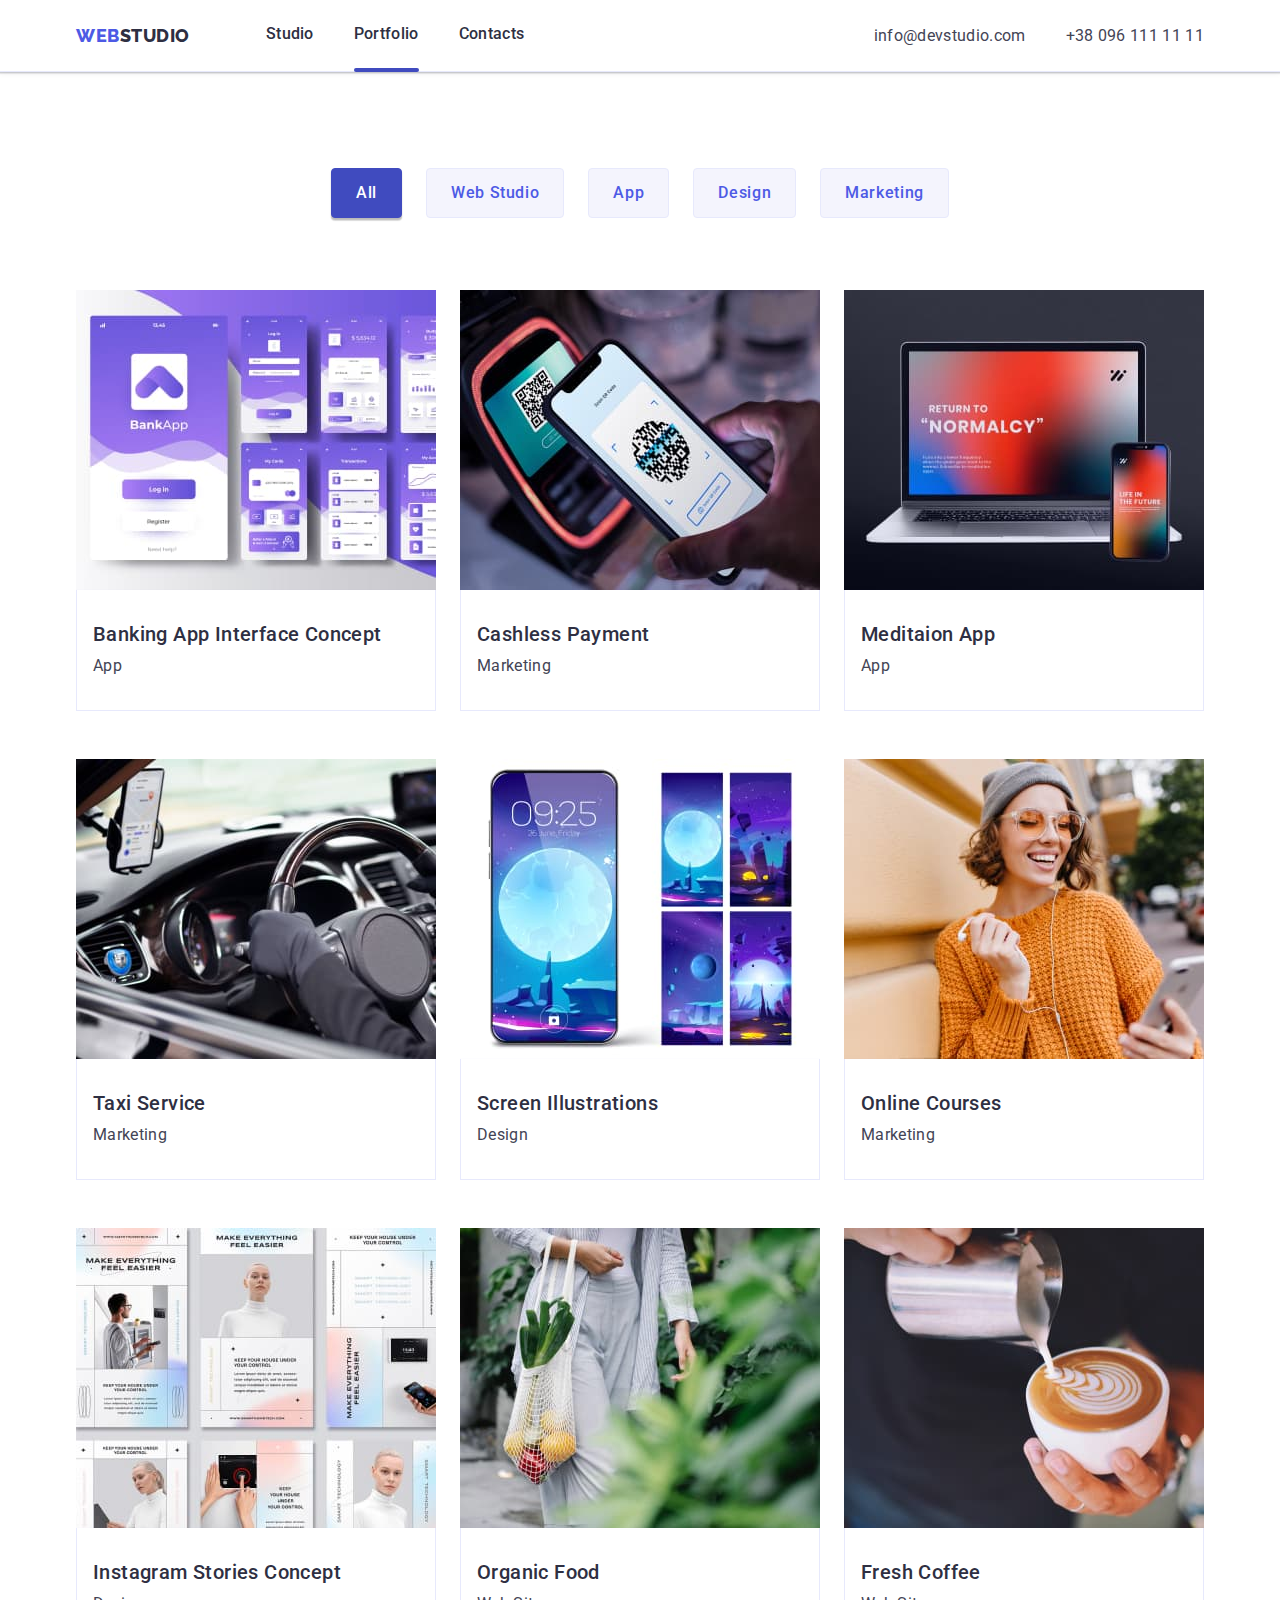
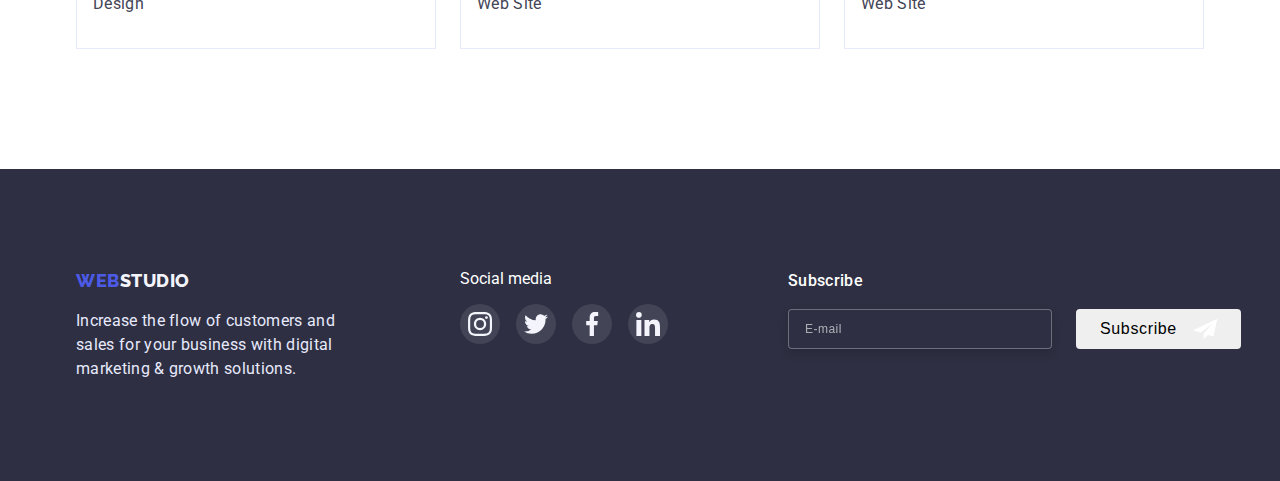
==== commit c462505a: "Add files via upload" ====
--- a/portfolio.html
+++ b/portfolio.html
@@ -259,7 +259,22 @@
                               </a>
                           </li>
                       </ul>
-                  </div>    
+                  </div> 
+                  
+                  <div class="footer-subscribe">
+                    <p class="subscribe-title">Subscribe</p>
+                    <form class="subscribe-form">
+                      <input type="email" class="subscribe-email" placeholder="E-mail" />
+                      <button type="submit" class="subscribe-text">
+                        Subscribe
+                        <svg class="subscribe-icon" width="24" height="24">
+                          <use href="./images/icons.svg#icon-send-icon"></use>
+                        </svg>
+                      </button>
+                    </form>
+                  </div>
+                  </div>
+                  </footer>
               </footer>
           </body>
       </html>--- a/css/styles.css
+++ b/css/styles.css
@@ -52,10 +52,10 @@
 height:auto;
 }
 .container{
-max-width: 1158px;
-margin-left: auto;
-margin-right: auto;
-padding: 0 15px;
+    max-width: 1158px;
+    padding-left: 15px;
+    padding-right: 15px;
+    margin: 0 auto;
 }
 button{
 cursor: pointer;
@@ -71,6 +71,7 @@
 body{
 background-color: #FFFFFF;
 font-family: var( --primary-font);
+margin:0;
 }
 
 .section{
@@ -145,8 +146,10 @@
 padding-bottom: 24px;
 display: block;
 transition-property: color;
-transition: 250ms cubic-bezier(0.4, 0, 0.2, 1);
-}
+transition-duration: 250ms;
+transition-timing-function: cubic-bezier(0.4, 0, 0.2, 1);
+}
+
 .nav-link:hover, 
 .nav-link:focus{
 color: #404BBF; 
@@ -170,7 +173,8 @@
 padding-bottom:24px;
 padding-top: 24px;
 transition-property: color;
-transition: 250ms cubic-bezier(0.4, 0, 0.2, 1);
+transition-duration: 250ms;
+transition-timing-function: cubic-bezier(0.4, 0, 0.2, 1);
 }
 .contact-link:hover, 
 .contact-link:focus{ 
@@ -229,7 +233,8 @@
 box-shadow: 0px 4px 4px rgba(0, 0, 0, 0.15);
 border-radius: 4px;
 transition-property: background-color;
-transition: 250ms cubic-bezier(0.4, 0, 0.2, 1);
+transition-duration: 250ms;
+transition-timing-function: cubic-bezier(0.4, 0, 0.2, 1);
 }
 .hero-button:hover,
 .hero-button:focus{
@@ -361,7 +366,8 @@
 background-color: #4d5ae5;
 border-radius: 50%;
 transition-property: background-color;
-transition: 250ms cubic-bezier(0.4, 0, 0.2, 1);
+transition-duration: 250ms;
+transition-timing-function: cubic-bezier(0.4, 0, 0.2, 1);
 }
 .social-icon{
 fill: #FFFFFF;
@@ -385,9 +391,10 @@
 box-sizing: border-box;
 border: 1px solid #8E8F99;
 border-radius: 4px;
+color: #8E8F99;
 transition-property: border, fill;
-color: #8E8F99;
-transition: 250ms cubic-bezier(0.4, 0, 0.2, 1);
+transition-duration: 250ms;
+transition-timing-function: cubic-bezier(0.4, 0, 0.2, 1);
 }
 .customers-link:hover,
 .customers-link:focus {
@@ -441,15 +448,16 @@
 border: 1px solid #E7E9FC;
 border-radius: 4px;
 background: #F4F4FD;
-transition-property: background-color, color, box-shadow;
-transition-duration: 250ms;
-transition-timing-function: cubic-bezier(0.4, 0, 0.2, 1);
-}
-
-.button-portfolio :focus,
-.button-portfolio :hover{
-color: #404BBF;
-background-color: #f4f4fd;
+transition-property: border, background-color, color, box-shadow;
+transition-duration: 250ms;
+transition-timing-function: cubic-bezier(0.4, 0, 0.2, 1);
+}
+
+.button-portfolio:focus,
+.button-portfolio:hover{
+
+color: #f4f4fd;
+background-color: #404BBF;
 box-shadow: 0px 3px 1px rgba(0, 0, 0, 0.1), 0px 2px 1px rgba(0, 0, 0, 0.08),
 0px 2px 2px rgba(0, 0, 0, 0.12);
 }
@@ -466,13 +474,16 @@
 background: #404BBF;
 box-shadow: 0px 3px 1px rgba(0, 0, 0, 0.1), 0px 2px 1px rgba(0, 0, 0, 0.08), 0px 2px 2px rgba(0, 0, 0, 0.12);
 border-radius: 4px;
-transition-property: background-color, color, box-shadow;
+transition-property: border,background-color, color, box-shadow;
 transition-duration: 250ms;
 transition-timing-function: cubic-bezier(0.4, 0, 0.2, 1);
 }
 .button-portfolio-all:hover
 .button-portfolio-all:focus{
 color:#404BBF;
+background-color: #404BBF;
+box-shadow: 0px 3px 1px rgba(0, 0, 0, 0.1), 0px 2px 1px rgba(0, 0, 0, 0.08),
+0px 2px 2px rgba(0, 0, 0, 0.12);
 }
 .example-buttons{
 display: flex;
@@ -507,7 +518,7 @@
 
 
 .link-portfolio{
-text-decorioation:none;
+text-decoration:none;
 color:currentColor;
 display: block;
 transition-property: box-shadow;
@@ -548,12 +559,12 @@
 .link-portfolio:focus .overlay-card{
 transform: translate(0, 0);
 }
-.link-menu-active,
-.link-portfolio-link{
-color:#404BBF;
-
-}
-.link-menu-active::after {
+.link-portfolio-link, 
+.link-menu-active{
+    text-decoration: none;
+}
+
+.link-menu-active::after{
 bottom: -1px;
 position: absolute;
 content: "";
@@ -562,6 +573,19 @@
 height: 4px;
 background-color: #404BBF;
 border-radius: 2px;
+text-decoration:none;
+
+}
+.link-portfolio-link::after{
+    bottom: -1px;
+position: absolute;
+content: "";
+display: block;
+width: 100%;
+height: 4px;
+background-color: #404BBF;
+border-radius: 2px;
+text-decoration:none;
 
 }
 
@@ -643,8 +667,76 @@
 }
 
 /*=================/FOOTER===============*/
-
-/*==========modal===========*/
+/*===============Subcribe===============*/
+/*.footer-subscribe {
+margin-left: 80px;
+}*/
+.subscribe-title{
+font-weight: 500;
+line-height: 1.5;
+letter-spacing: 0.02em;
+color:white;
+margin-bottom: 16px;
+}
+.subscribe-email{
+width: 264px;
+height: 40px;
+padding-left: 16px;
+border: 1px solid rgba(255, 255, 255, 0.3);
+filter: drop-shadow(0px 4px 4px rgba(0, 0, 0, 0.15));
+border-radius: 4px;
+background-color: #2E2F42;
+color: rgba(255, 255, 255, 0.6);
+padding-left: 16px;
+display: flex;
+font-size: 12px;
+line-height: 2.0;
+letter-spacing: 0.04em;
+align-items: center;
+
+}
+.subscribe-form {
+display: flex;
+gap: 24px;
+
+}
+.subscribe-email::placeholder{
+    font-size: 12px;
+    line-height: 2.0;
+    letter-spacing: 0.04em;
+    color: rgba(255, 255, 255, 0.6);
+}
+.subscribe-text {
+    display: flex;
+    padding: 8px 24px 8px 24px;
+    width: 165px;
+    height: 40px;
+    font-weight: 500;
+    font-size: 16px;
+    border-radius: 4px;
+    line-height: 1.5;
+    letter-spacing: 0.04em;
+    text-align: center;
+    align-items: center;
+    border: none;
+    position: relative;
+    border-radius: 4px;
+transition: background-color 250ms cubic-bezier(0.4, 0, 0.2, 1);
+
+}
+.subscribe-text:hover,
+.subscribe-text:focus{
+background-color:#404BBF;
+color:white;
+}
+.subscribe-icon{
+    fill: white;
+    position: absolute;
+    right: 24px;;
+}
+
+/*==========modal===========++++++++++++++++*/
+
 .backdrop{
 position: fixed;
 top:0;
@@ -657,16 +749,23 @@
 transition-duration: 250ms;
 transition-timing-function:cubic-bezier (0.4, 0, 0.2, 1);
 }
-
+.backdrop.is-hidden {
+    opacity: 0;
+    pointer-events: none;
+    visibility: hidden;
+}
+.backdrop.is-hidden .modal {
+    transform: translate(-50%, -50%) scale(0.9);
+}
 .modal{
 position: absolute;
 top: 50%;
 left: 50%;
-transform: translate(-50%, -50%);
-background:#FCFCFC;
+background-color:#FCFCFC;
 width: 408px;
 height: 576px;
 border-radius: 4px;
+padding: 40px;
 box-shadow: 0px 1px 1px rgba(0, 0, 0, 0.14), 0px 1px 3px rgba(0, 0, 0, 0.12),
     0px 2px 1px rgba(0, 0, 0, 0.2);
 transform: translate(-50%, -50%) scale(1);
@@ -674,44 +773,148 @@
 transition-duration: 250ms;
 transition-timing-function: cubic-bezier(0.4, 0, 0.2, 1);
 }
-.backdrop.is-hidden{
-opacity: 0;
-pointer-events: none;
-visibility: hidden;
-}
-.backdrop .is-hidden .modal{
-transform:translate(-50%, -50%);
-background-color: #fcfcfc;
-width:408px;
-height: 576px;
-border-radius: 4px;
-box-shadow: 0px 1px 1px rgba(0, 0, 0, 0.14), 0px 1px 3px rgba(0, 0, 0, 0.12),
-    0px 2px 1px rgba(0, 0, 0, 0.2);
-transform: translate(-50%, -50%) scale(1);
-transition-property: transform;
-transition-duration: 250ms;
-transition-timing-function: cubic-bezier(0.4, 0, 0.2, 1);
-}
 
 .modal-close{
-
-display: flex;
+display: flex;
+position: absolute;
 align-items: center;
 justify-content: center;
 position: absolute;
+padding: 0;
 top: 24px;
 right: 24px;
 width: 24px;
 height: 24px;
-background-color: #E7E9FC;
-border: none;
+background-color: #e7e9fc;
+border: 1px solid rgba(0, 0, 0, 0.1);
 border-radius: 50%;
-transition: 250ms cubic-bezier(0.4, 0, 0.2, 1);
+transition-property: background-color;
+transition-duration: 250ms;
+transition-timing-function: cubic-bezier(0.4, 0, 0.2, 1);
 
 }
 .modal-close:hover,
 .modal-close:focus{
-background-color: #404BBF;;
-}
-
-
+background-color: #404BBF;
+
+}
+
+
+.modal-title {
+    display: block;
+    margin-bottom: 14px;
+    font-size: 16px;
+    text-align: center;
+    letter-spacing: 0.02em;
+    line-height: 1.5;
+    font-weight: 500;
+    color: #2e2f42;
+}
+.order-form-label {
+    display: block;
+    margin-bottom: 4px;
+    font-size: 12px;
+    color: #8e8f99;
+}
+.order-form-group {
+    margin-bottom: 8px;
+    position: relative;
+}
+.order-form-field {
+    display: block;
+    width: 100%;
+    height: 40px;
+    padding-left: 38px;
+    border: 1px solid rgba(33, 33, 33, 0.2);
+    border-radius: 4px;
+    outline: transparent;
+    transition-property: border-color;
+    transition-duration: 250ms;
+    transition-timing-function: cubic-bezier(0.4, 0, 0.2, 1);
+}
+.order-form-field:focus {
+    border-color: #4d5ae5;
+}
+.order-form-comment{
+    display: block;
+    width:100%;
+    height: 120px;
+    padding: 8px 16px;
+    color:rgba(117, 117, 117, 0.5);
+    border-radius: 4px;
+    outline:transparent;
+    transition-property: border-color,border;
+    transition-duration: 250ms;
+    transition-timing-function: cubic-bezier(0.4, 0, 0.2, 1);
+    resize:none;
+    margin-bottom: 16px;
+    
+}
+.order-form-comment:focus {
+    border-color: #4d5ae5;
+    border: 1px solid  #4d5ae5;
+}
+.order-form-icon {
+    position: absolute;
+    top:20%;
+    left:-50%;
+    transition:(50%,50%);
+    left:19px;
+    pointer-events:none;
+    transition-property: fill;
+    transition-duration: 250ms;
+    transition-timing-function: cubic-bezier(0.4, 0, 0.2, 1);
+    
+}
+.order-form-icon:hover,
+.order-form-icon:focus{
+    color:#4D5AE5;
+    text-align: center;
+
+}
+.order-form-field:focus + .order-form-icon {
+    fill: #4d5ae5;
+}
+.order-form-agreement{
+    display: flex;
+    align-items: center;
+    justify-content: center;
+    gap: 8px;
+    margin-bottom: 24px;
+}
+.order-form-description{
+display:block;
+font-size: 12px;
+line-height: 1.3;
+letter-spacing: 0.04em;
+color: #757575;
+}
+.order-form-link {
+    color: #4d5ae5;
+    text-decoration: underline;
+}
+.order-form-checkbox{
+    appearance:none;
+    width:16px;
+    height: 16px;
+    border: 1.25px solid  #2e2f42;
+    border-radius: 2px;
+    background-image: url("http://www.w3.org/2000/svg" width="10px" height="8px" viewBox="0 0 24 24"><path fill="currentColor" d="m10.6 16.2l7.05-7.05l-1.4-1.4l-5.65 5.65l-2.85-2.85l-1.4 1.4l4.25 4.25ZM5 21q-.825 0-1.413-.588T3 19V5q0-.825.588-1.413T5 3h14q.825 0 1.413.588T21 5v14q0 .825-.588 1.413T19 21H5Z" />);
+    background-repeat: no-repeat;
+    background-position: center;
+}
+.order-form-checkbox:checked {
+    background-color: #404bbf;
+    border-color: #404bbf;
+}
+
+.order-form-button {
+    display: block;
+    margin-left: auto;
+    margin-right: auto;
+    width: 169px;
+    height: 56px;
+    color:#FFFFFF;
+    background:#4D5AE5;
+    border-radius: 4px;
+}
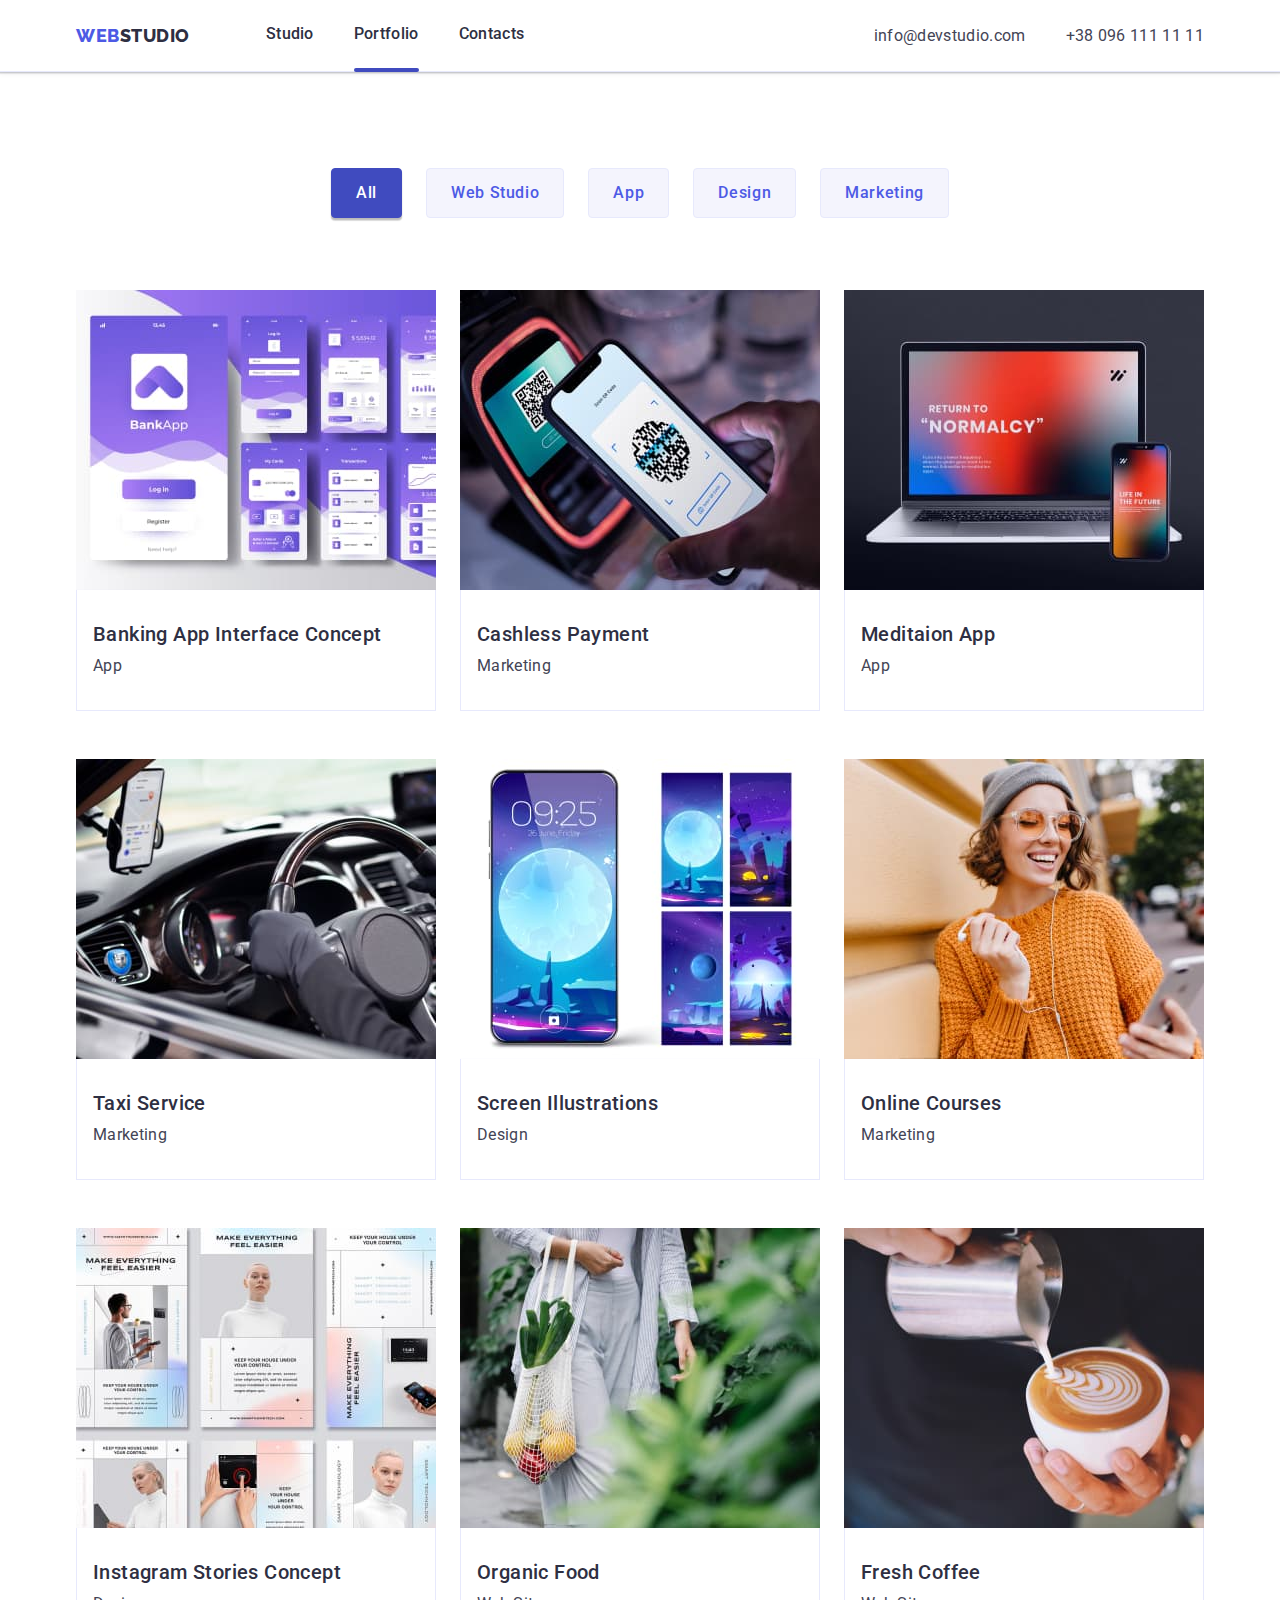
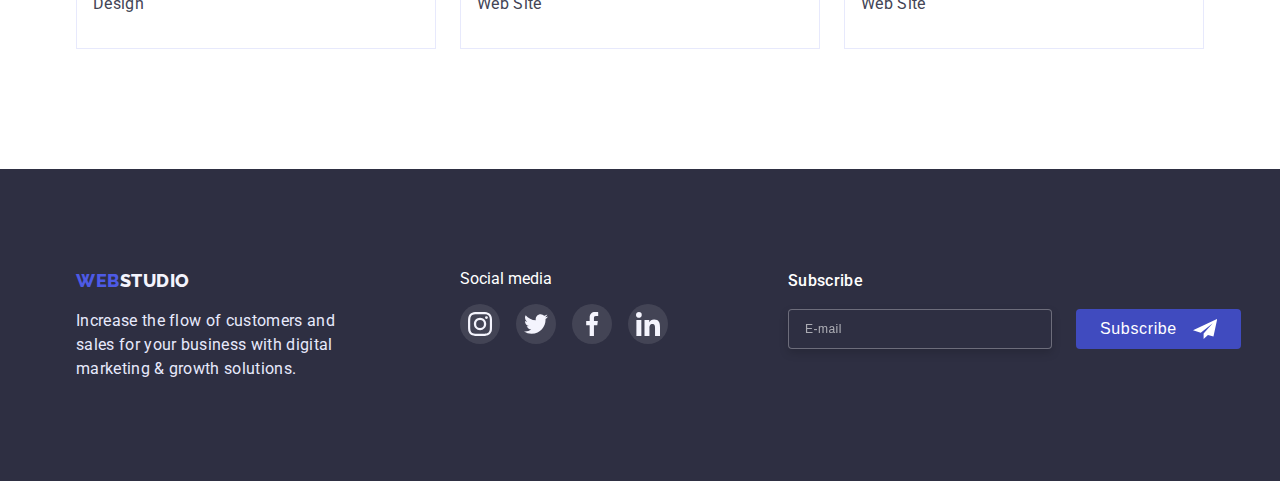
==== commit 1d6a8614: "Add files via upload" ====
--- a/portfolio.html
+++ b/portfolio.html
@@ -200,7 +200,7 @@
     </section>
 </main>
 
-<!-------------------------------footer section ------------------->
+<!----------------------footer section ------------------->
 <footer class="section-footer section">
   <div class="footer-container container">
       <div class="footer-about-logo">
@@ -274,7 +274,6 @@
                     </form>
                   </div>
                   </div>
-                  </footer>
-              </footer>
+                </footer>
           </body>
       </html>--- a/css/styles.css
+++ b/css/styles.css
@@ -120,7 +120,7 @@
 .site-nav-item::after{
 content:"";
 display: block;
-height: 4;
+
 width: 100%;
 border-radius: 4px;
 background-color:#404BBF;
@@ -722,17 +722,19 @@
     position: relative;
     border-radius: 4px;
 transition: background-color 250ms cubic-bezier(0.4, 0, 0.2, 1);
+background-color: #404BBF;
+color: white;
 
 }
 .subscribe-text:hover,
 .subscribe-text:focus{
 background-color:#404BBF;
-color:white;
+color: white;
 }
 .subscribe-icon{
     fill: white;
     position: absolute;
-    right: 24px;;
+    right: 24px;
 }
 
 /*==========modal===========++++++++++++++++*/
@@ -761,11 +763,11 @@
 position: absolute;
 top: 50%;
 left: 50%;
+padding: 72px 24px 24px 24px;
 background-color:#FCFCFC;
 width: 408px;
-height: 576px;
-border-radius: 4px;
-padding: 40px;
+height: 584px;
+border-radius: 4px;
 box-shadow: 0px 1px 1px rgba(0, 0, 0, 0.14), 0px 1px 3px rgba(0, 0, 0, 0.12),
     0px 2px 1px rgba(0, 0, 0, 0.2);
 transform: translate(-50%, -50%) scale(1);
@@ -786,7 +788,7 @@
 width: 24px;
 height: 24px;
 background-color: #e7e9fc;
-border: 1px solid rgba(0, 0, 0, 0.1);
+border: 1px rgba(0, 0, 0, 0.1);
 border-radius: 50%;
 transition-property: background-color;
 transition-duration: 250ms;
@@ -799,6 +801,16 @@
 
 }
 
+.modal-close:hover .modal-close-icon,
+.modal-close:focus .modal-close-icon{
+fill: #FFFFFF;
+        
+}
+.modal-close-icon {
+transition-property: fill;
+    transition-duration: 250ms;
+    transition-timing-function: cubic-bezier(0.4, 0, 0.2, 1);
+}
 
 .modal-title {
     display: block;
@@ -855,8 +867,9 @@
     border: 1px solid  #4d5ae5;
 }
 .order-form-icon {
+    margin-left:auto;
     position: absolute;
-    top:20%;
+    top:25%;
     left:-50%;
     transition:(50%,50%);
     left:19px;
@@ -881,9 +894,10 @@
     justify-content: center;
     gap: 8px;
     margin-bottom: 24px;
+
 }
 .order-form-description{
-display:block;
+    display:block;
 font-size: 12px;
 line-height: 1.3;
 letter-spacing: 0.04em;
@@ -893,20 +907,29 @@
     color: #4d5ae5;
     text-decoration: underline;
 }
+
 .order-form-checkbox{
-    appearance:none;
+    padding-left: 16px;
+    appearance: none;
     width:16px;
     height: 16px;
     border: 1.25px solid  #2e2f42;
     border-radius: 2px;
-    background-image: url("http://www.w3.org/2000/svg" width="10px" height="8px" viewBox="0 0 24 24"><path fill="currentColor" d="m10.6 16.2l7.05-7.05l-1.4-1.4l-5.65 5.65l-2.85-2.85l-1.4 1.4l4.25 4.25ZM5 21q-.825 0-1.413-.588T3 19V5q0-.825.588-1.413T5 3h14q.825 0 1.413.588T21 5v14q0 .825-.588 1.413T19 21H5Z" />);
+    /*background-image: url("data:image/svg+xml,%3Csvg xmlns='http://www.w3.org/2000/svg' width='24' height='24' viewBox='0 0 24 24'%3E%3Cpath fill='%23404bbf' d='m10.6 16.2l7.05-7.05l-1.4-1.4l-5.65 5.65l-2.85-2.85l-1.4 1.4l4.25 4.25ZM5 21q-.825 0-1.413-.588T3 19V5q0-.825.588-1.413T5 3h14q.825 0 1.413.588T21 5v14q0 .825-.588 1.413T19 21H5Z'/%3E%3C/svg%3E");*/
+
     background-repeat: no-repeat;
     background-position: center;
 }
-.order-form-checkbox:checked {
-    background-color: #404bbf;
-    border-color: #404bbf;
-}
+
+.order-form-checkbox:checked{
+    padding-left: 16px;
+    border:none;
+    background-size: 16px;   
+    background-image: url("data:image/svg+xml,%3Csvg xmlns='http://www.w3.org/2000/svg' width='24' height='24' viewBox='0 0 24 24'%3E%3Cpath fill='%23404bbf' d='m10.6 16.2l7.05-7.05l-1.4-1.4l-5.65 5.65l-2.85-2.85l-1.4 1.4l4.25 4.25ZM5 21q-.825 0-1.413-.588T3 19V5q0-.825.588-1.413T5 3h14q.825 0 1.413.588T21 5v14q0 .825-.588 1.413T19 21H5Z'/%3E%3C/svg%3E");
+    border-color: #8e8f99;
+
+}
+
 
 .order-form-button {
     display: block;
